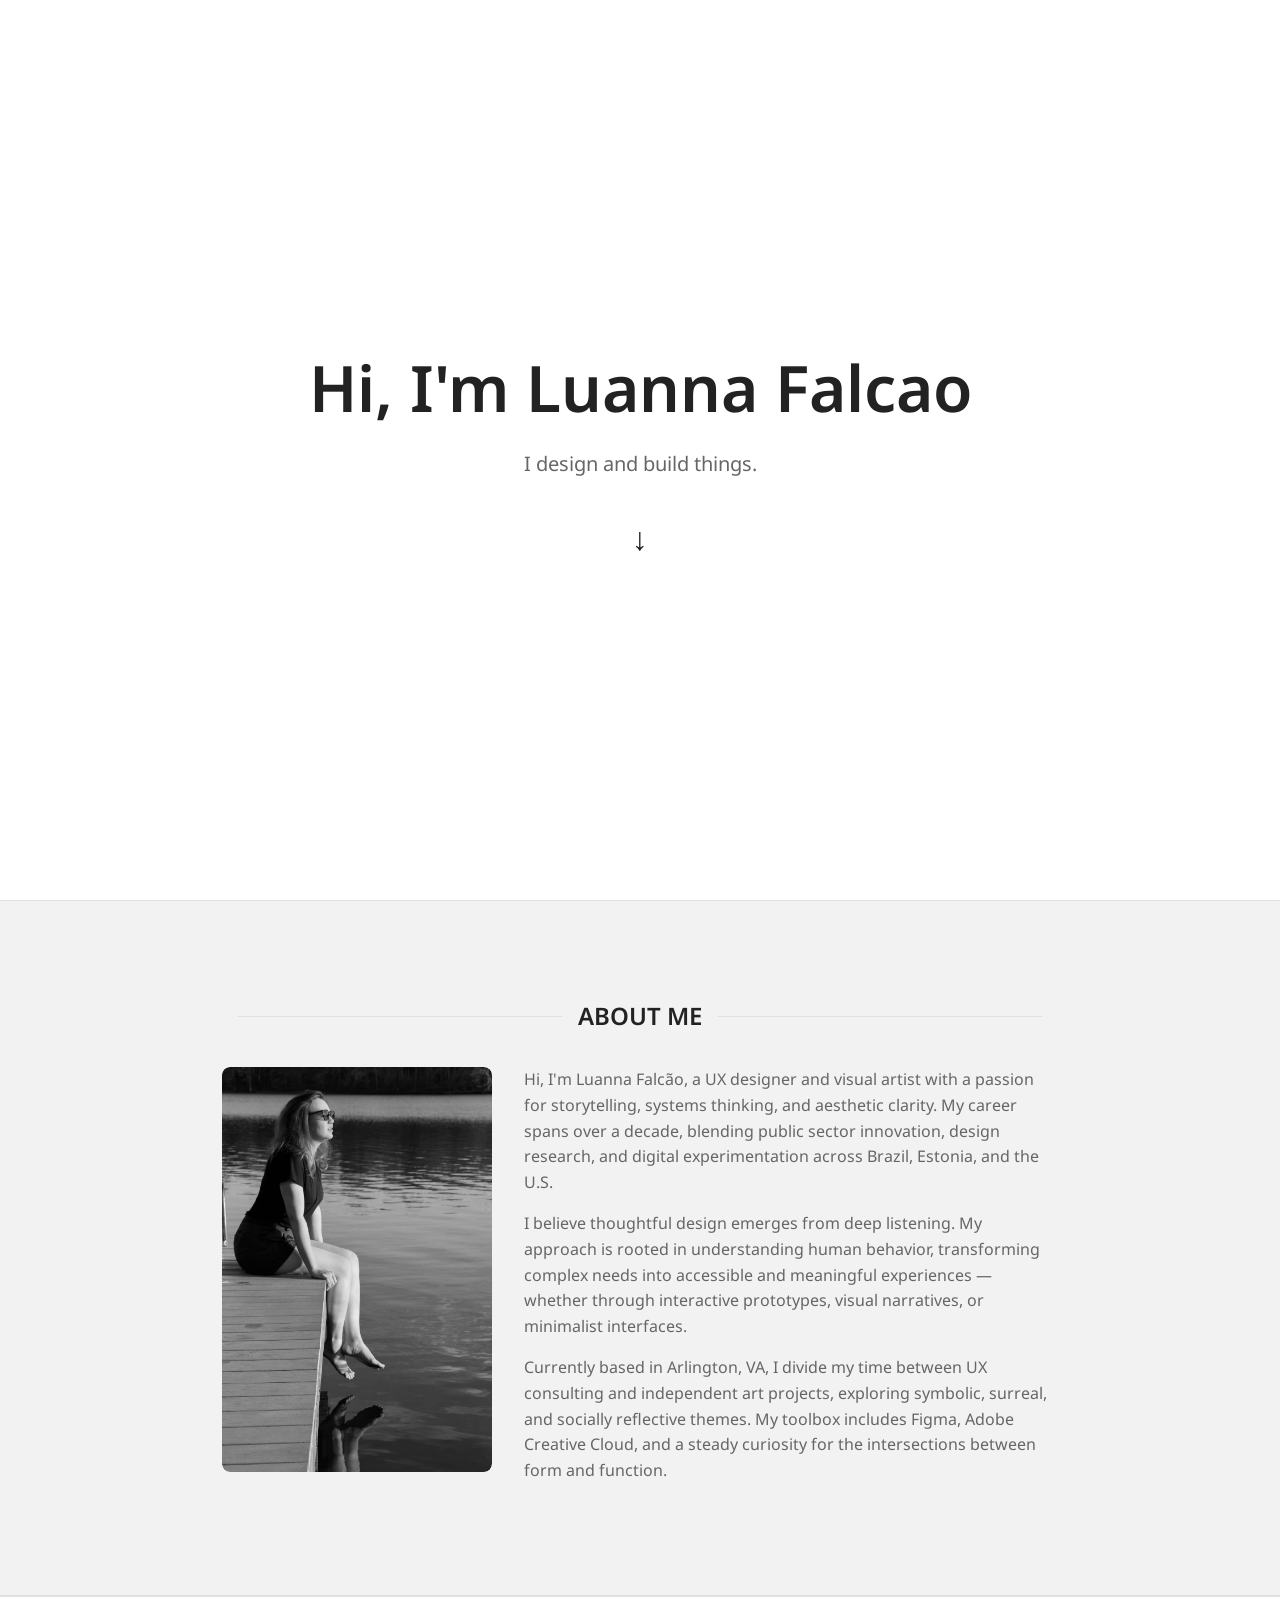
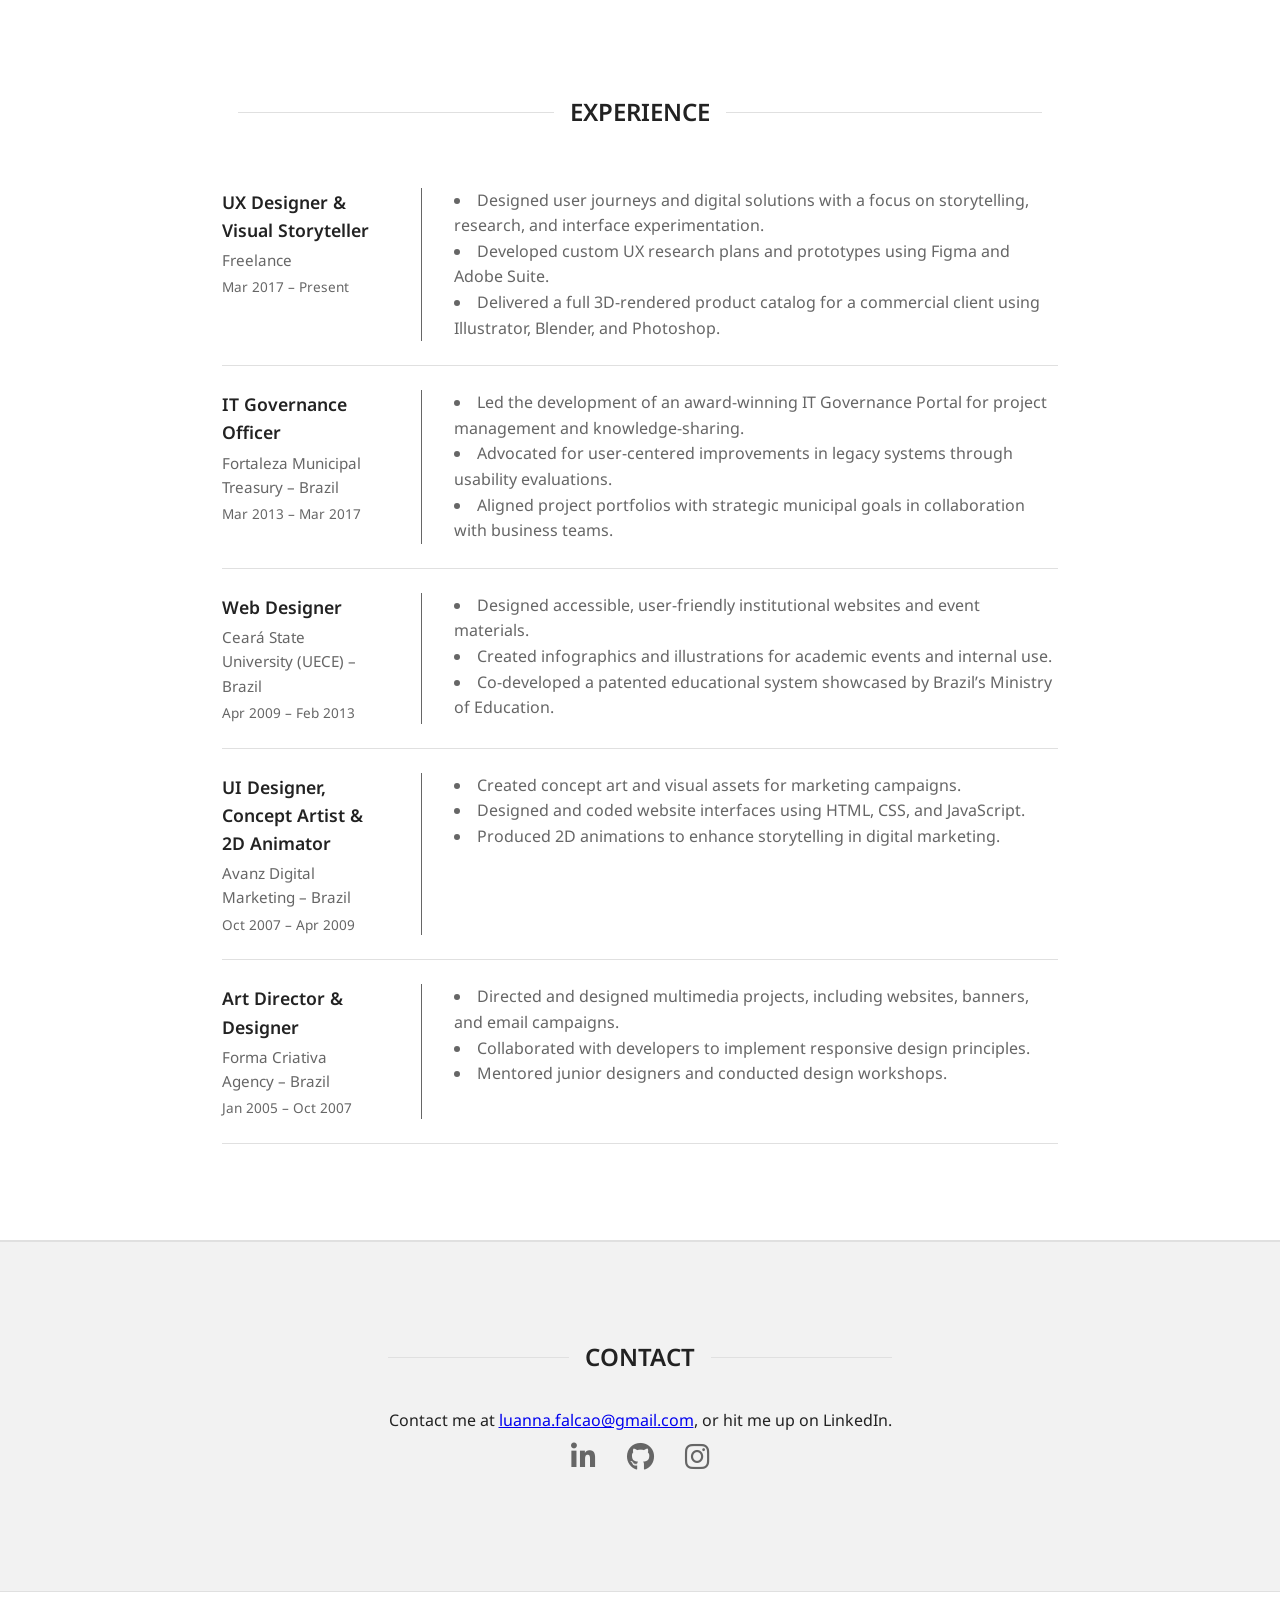
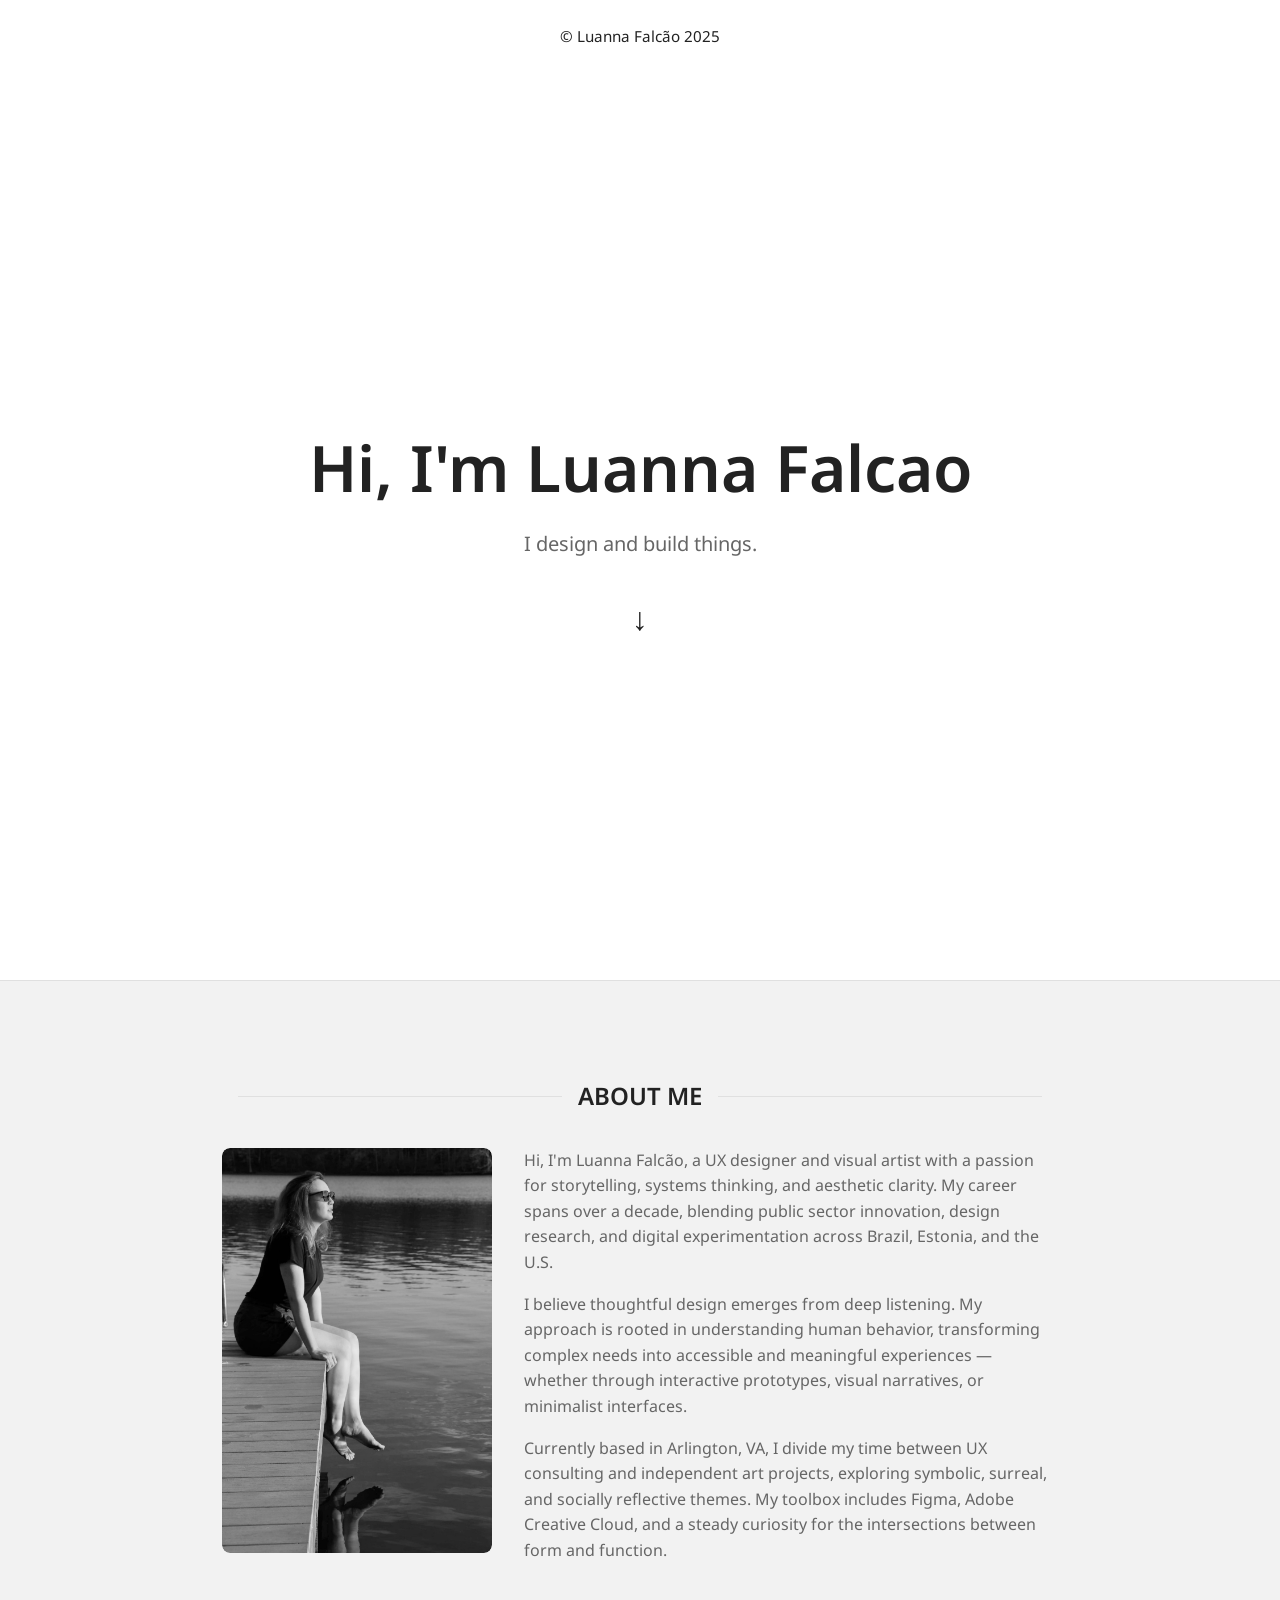
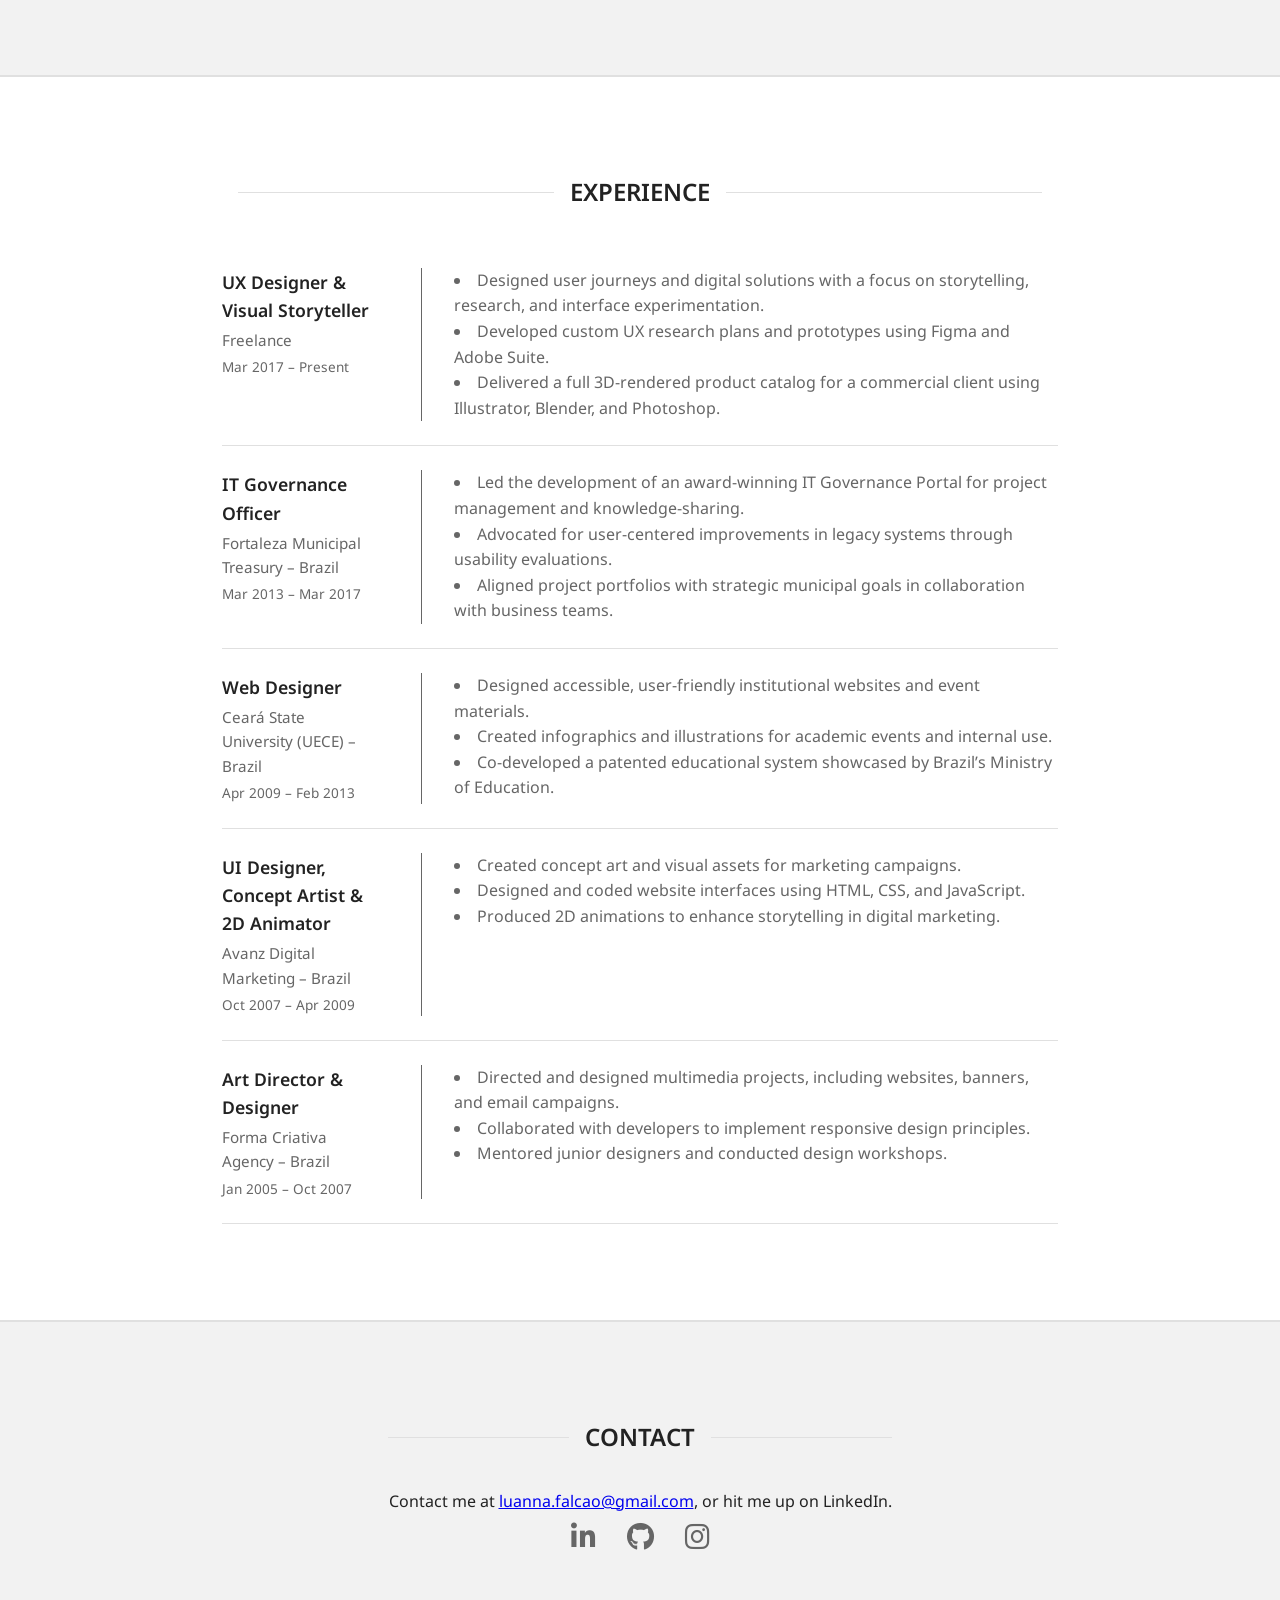
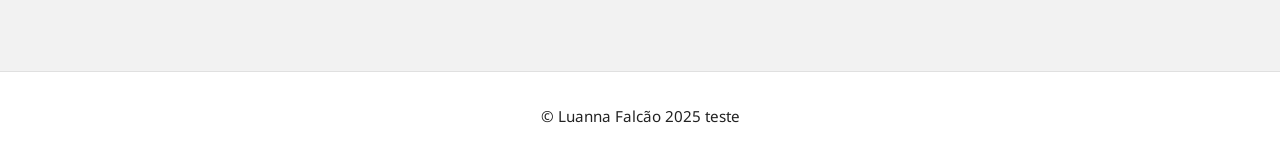
==== index.html @ ac73df82 "first commit" ====
<!DOCTYPE html>
<html lang="en">
  <head>
    <meta charset="UTF-8" />
    <meta name="viewport" content="width=device-width, initial-scale=1.0" />
    <title>My Resume</title>
    <link rel="stylesheet" href="css/styles.css" />
    <link rel="preconnect" href="https://fonts.googleapis.com" />
    <link rel="preconnect" href="https://fonts.gstatic.com" crossorigin />
    <link
      href="https://fonts.googleapis.com/css2?family=Inter:ital,opsz,wght@0,14..32,100..900;1,14..32,100..900&family=Noto+Sans:ital,wght@0,100..900;1,100..900&display=swap"
      rel="stylesheet"
    />
    <link
  rel="stylesheet"
  href="https://cdnjs.cloudflare.com/ajax/libs/font-awesome/6.5.0/css/all.min.css"
/>

  </head>
  <body>
    <section id="hero" class="hero">
      <div class="container">
        <h1 class="hero-title">Hi, I'm Luanna Falcao</h1>
        <p class="hero-sub">I design and build things.</p>
        <a
          href="#about"
          class="scroll-down"
          aria-label="Scroll to About section"
          >↓</a
        >
      </div>
    </section>
    <section id="about" class="section-stripe about about-stripe">
      <div class="container">
        <h2 class="section-header">About Me</h2>

        <div class="about-content">
            <div class="about-image">
    <img src="img/IMG_5508~2.jpg" alt="Portrait of Luanna Falcão">
  </div>
          <div class="about-text">
            <p>Hi, I'm Luanna Falcão, a UX designer and visual artist with a passion for storytelling, systems thinking, and aesthetic clarity. My career spans over a decade, blending public sector innovation, design research, and digital experimentation across Brazil, Estonia, and the U.S.</p>

        <p>I believe thoughtful design emerges from deep listening. My approach is rooted in understanding human behavior, transforming complex needs into accessible and meaningful experiences — whether through interactive prototypes, visual narratives, or minimalist interfaces.</p>

        <p>Currently based in Arlington, VA, I divide my time between UX consulting and independent art projects, exploring symbolic, surreal, and socially reflective themes. My toolbox includes Figma, Adobe Creative Cloud, and a steady curiosity for the intersections between form and function.</p>
      </div>
          </div>
        </div>
      </div>
    </section>
    <section
      id="experience"
      class="section-stripe experience experience-stripe"
    >
      <div class="container">
        <h2 class="section-header">Experience</h2>

        <div class="experience-list">
          <!-- Freelance UX Designer -->
          <div class="experience-item">
            <div class="experience-meta">
              <h3 class="job-title">UX Designer & Visual Storyteller</h3>
              <p class="company-name">
                Freelance<br /><span class="job-dates">Mar 2017 – Present</span>
              </p>
            </div>
            <div class="experience-description">
              <ul>
                <li>
                  Designed user journeys and digital solutions with a focus on
                  storytelling, research, and interface experimentation.
                </li>
                <li>
                  Developed custom UX research plans and prototypes using Figma
                  and Adobe Suite.
                </li>
                <li>
                  Delivered a full 3D-rendered product catalog for a commercial
                  client using Illustrator, Blender, and Photoshop.
                </li>
              </ul>
            </div>
          </div>

          <!-- Fortaleza Municipal Treasury -->
          <div class="experience-item">
            <div class="experience-meta">
              <h3 class="job-title">IT Governance Officer</h3>
              <p class="company-name">
                Fortaleza Municipal Treasury – Brazil<br /><span
                  class="job-dates"
                  >Mar 2013 – Mar 2017</span
                >
              </p>
            </div>
            <div class="experience-description">
              <ul>
                <li>
                  Led the development of an award-winning IT Governance Portal
                  for project management and knowledge-sharing.
                </li>
                <li>
                  Advocated for user-centered improvements in legacy systems
                  through usability evaluations.
                </li>
                <li>
                  Aligned project portfolios with strategic municipal goals in
                  collaboration with business teams.
                </li>
              </ul>
            </div>
          </div>

          <!-- Ceará State University -->
          <div class="experience-item">
            <div class="experience-meta">
              <h3 class="job-title">Web Designer</h3>
              <p class="company-name">
                Ceará State University (UECE) – Brazil<br /><span
                  class="job-dates"
                  >Apr 2009 – Feb 2013</span
                >
              </p>
            </div>
            <div class="experience-description">
              <ul>
                <li>
                  Designed accessible, user-friendly institutional websites and
                  event materials.
                </li>
                <li>
                  Created infographics and illustrations for academic events and
                  internal use.
                </li>
                <li>
                  Co-developed a patented educational system showcased by
                  Brazil’s Ministry of Education.
                </li>
              </ul>
            </div>
          </div>

          <!-- Avanz Digital Marketing -->
          <div class="experience-item">
            <div class="experience-meta">
              <h3 class="job-title">
                UI Designer, Concept Artist & 2D Animator
              </h3>
              <p class="company-name">
                Avanz Digital Marketing – Brazil<br /><span class="job-dates"
                  >Oct 2007 – Apr 2009</span
                >
              </p>
            </div>
            <div class="experience-description">
              <ul>
                <li>
                  Created concept art and visual assets for marketing campaigns.
                </li>
                <li>
                  Designed and coded website interfaces using HTML, CSS, and
                  JavaScript.
                </li>
                <li>
                  Produced 2D animations to enhance storytelling in digital
                  marketing.
                </li>
              </ul>
            </div>
          </div>

          <!-- Forma Criativa Agency -->
          <div class="experience-item">
            <div class="experience-meta">
              <h3 class="job-title">Art Director & Designer</h3>
              <p class="company-name">
                Forma Criativa Agency – Brazil<br /><span class="job-dates"
                  >Jan 2005 – Oct 2007</span
                >
              </p>
            </div>
            <div class="experience-description">
              <ul>
                <li>
                  Directed and designed multimedia projects, including websites,
                  banners, and email campaigns.
                </li>
                <li>
                  Collaborated with developers to implement responsive design
                  principles.
                </li>
                <li>
                  Mentored junior designers and conducted design workshops.
                </li>
              </ul>
            </div>
          </div>
        </div>
      </div>
    </section>
    <section id="contact" class="section-stripe contact">
      <div class="container">
        <h2 class="section-header">Contact</h2>
        <div class="contact-content">
          <p>
            Contact me at
            <a href="mailto:luanna.falcao@gmail.com">luanna.falcao@gmail.com</a>,
            or hit me up on LinkedIn.
          </p>
          <div class="social-icons">
            <a href="https://www.linkedin.com/in/luannafalcao" class="icon-link" target="_blank" aria-label="LinkedIn">
              <i class="fab fa-linkedin-in"></i>
            </a>
            <a href="https://github.com/luannafalcao" class="icon-link" target="_blank" aria-label="GitHub">
              <i class="fab fa-github"></i>
            </a>
            <a href="https://www.instagram.com/luanna.falcao" class="icon-link" target="_blank" aria-label="Instagram">
              <i class="fab fa-instagram"></i>
            </a>
          </div>
        </div>
      </div>
    </section>


    
    <footer class="site-footer">
  <p class="copyright">© Luanna Falcão 2025</p>
</footer>

  </body>
</html>

<!DOCTYPE html>
<html lang="en">
  <head>
    <meta charset="UTF-8" />
    <meta name="viewport" content="width=device-width, initial-scale=1.0" />
    <title>My Resume</title>
    <link rel="stylesheet" href="css/styles.css" />
    <link rel="preconnect" href="https://fonts.googleapis.com" />
    <link rel="preconnect" href="https://fonts.gstatic.com" crossorigin />
    <link
      href="https://fonts.googleapis.com/css2?family=Inter:ital,opsz,wght@0,14..32,100..900;1,14..32,100..900&family=Noto+Sans:ital,wght@0,100..900;1,100..900&display=swap"
      rel="stylesheet"
    />
    <link
  rel="stylesheet"
  href="https://cdnjs.cloudflare.com/ajax/libs/font-awesome/6.5.0/css/all.min.css"
/>

  </head>
  <body>
    <section id="hero" class="hero">
      <div class="container">
        <h1 class="hero-title">Hi, I'm Luanna Falcao</h1>
        <p class="hero-sub">I design and build things.</p>
        <a
          href="#about"
          class="scroll-down"
          aria-label="Scroll to About section"
          >↓</a
        >
      </div>
    </section>
    <section id="about" class="section-stripe about about-stripe">
      <div class="container">
        <h2 class="section-header">About Me</h2>

        <div class="about-content">
            <div class="about-image">
    <img src="img/IMG_5508~2.jpg" alt="Portrait of Luanna Falcão">
  </div>
          <div class="about-text">
            <p>Hi, I'm Luanna Falcão, a UX designer and visual artist with a passion for storytelling, systems thinking, and aesthetic clarity. My career spans over a decade, blending public sector innovation, design research, and digital experimentation across Brazil, Estonia, and the U.S.</p>

        <p>I believe thoughtful design emerges from deep listening. My approach is rooted in understanding human behavior, transforming complex needs into accessible and meaningful experiences — whether through interactive prototypes, visual narratives, or minimalist interfaces.</p>

        <p>Currently based in Arlington, VA, I divide my time between UX consulting and independent art projects, exploring symbolic, surreal, and socially reflective themes. My toolbox includes Figma, Adobe Creative Cloud, and a steady curiosity for the intersections between form and function.</p>
      </div>
          </div>
        </div>
      </div>
    </section>
    <section
      id="experience"
      class="section-stripe experience experience-stripe"
    >
      <div class="container">
        <h2 class="section-header">Experience</h2>

        <div class="experience-list">
          <!-- Freelance UX Designer -->
          <div class="experience-item">
            <div class="experience-meta">
              <h3 class="job-title">UX Designer & Visual Storyteller</h3>
              <p class="company-name">
                Freelance<br /><span class="job-dates">Mar 2017 – Present</span>
              </p>
            </div>
            <div class="experience-description">
              <ul>
                <li>
                  Designed user journeys and digital solutions with a focus on
                  storytelling, research, and interface experimentation.
                </li>
                <li>
                  Developed custom UX research plans and prototypes using Figma
                  and Adobe Suite.
                </li>
                <li>
                  Delivered a full 3D-rendered product catalog for a commercial
                  client using Illustrator, Blender, and Photoshop.
                </li>
              </ul>
            </div>
          </div>

          <!-- Fortaleza Municipal Treasury -->
          <div class="experience-item">
            <div class="experience-meta">
              <h3 class="job-title">IT Governance Officer</h3>
              <p class="company-name">
                Fortaleza Municipal Treasury – Brazil<br /><span
                  class="job-dates"
                  >Mar 2013 – Mar 2017</span
                >
              </p>
            </div>
            <div class="experience-description">
              <ul>
                <li>
                  Led the development of an award-winning IT Governance Portal
                  for project management and knowledge-sharing.
                </li>
                <li>
                  Advocated for user-centered improvements in legacy systems
                  through usability evaluations.
                </li>
                <li>
                  Aligned project portfolios with strategic municipal goals in
                  collaboration with business teams.
                </li>
              </ul>
            </div>
          </div>

          <!-- Ceará State University -->
          <div class="experience-item">
            <div class="experience-meta">
              <h3 class="job-title">Web Designer</h3>
              <p class="company-name">
                Ceará State University (UECE) – Brazil<br /><span
                  class="job-dates"
                  >Apr 2009 – Feb 2013</span
                >
              </p>
            </div>
            <div class="experience-description">
              <ul>
                <li>
                  Designed accessible, user-friendly institutional websites and
                  event materials.
                </li>
                <li>
                  Created infographics and illustrations for academic events and
                  internal use.
                </li>
                <li>
                  Co-developed a patented educational system showcased by
                  Brazil’s Ministry of Education.
                </li>
              </ul>
            </div>
          </div>

          <!-- Avanz Digital Marketing -->
          <div class="experience-item">
            <div class="experience-meta">
              <h3 class="job-title">
                UI Designer, Concept Artist & 2D Animator
              </h3>
              <p class="company-name">
                Avanz Digital Marketing – Brazil<br /><span class="job-dates"
                  >Oct 2007 – Apr 2009</span
                >
              </p>
            </div>
            <div class="experience-description">
              <ul>
                <li>
                  Created concept art and visual assets for marketing campaigns.
                </li>
                <li>
                  Designed and coded website interfaces using HTML, CSS, and
                  JavaScript.
                </li>
                <li>
                  Produced 2D animations to enhance storytelling in digital
                  marketing.
                </li>
              </ul>
            </div>
          </div>

          <!-- Forma Criativa Agency -->
          <div class="experience-item">
            <div class="experience-meta">
              <h3 class="job-title">Art Director & Designer</h3>
              <p class="company-name">
                Forma Criativa Agency – Brazil<br /><span class="job-dates"
                  >Jan 2005 – Oct 2007</span
                >
              </p>
            </div>
            <div class="experience-description">
              <ul>
                <li>
                  Directed and designed multimedia projects, including websites,
                  banners, and email campaigns.
                </li>
                <li>
                  Collaborated with developers to implement responsive design
                  principles.
                </li>
                <li>
                  Mentored junior designers and conducted design workshops.
                </li>
              </ul>
            </div>
          </div>
        </div>
      </div>
    </section>
    <section id="contact" class="section-stripe contact">
      <div class="container">
        <h2 class="section-header">Contact</h2>
        <div class="contact-content">
          <p>
            Contact me at
            <a href="mailto:luanna.falcao@gmail.com">luanna.falcao@gmail.com</a>,
            or hit me up on LinkedIn.
          </p>
          <div class="social-icons">
            <a href="https://www.linkedin.com/in/luannafalcao" class="icon-link" target="_blank" aria-label="LinkedIn">
              <i class="fab fa-linkedin-in"></i>
            </a>
            <a href="https://github.com/luannafalcao" class="icon-link" target="_blank" aria-label="GitHub">
              <i class="fab fa-github"></i>
            </a>
            <a href="https://www.instagram.com/luanna.falcao" class="icon-link" target="_blank" aria-label="Instagram">
              <i class="fab fa-instagram"></i>
            </a>
          </div>
        </div>
      </div>
    </section>


    
    <footer class="site-footer">
  <p class="copyright">© Luanna Falcão 2025 teste</p>
</footer>

  </body>
</html>
---- css/styles.css ----
:root {
  /* colors */
  --white: #ffffff;
  --off-white: #f2f2f2;
  --divider: #e0e0e0;
  --text-main: #222222;
  --text-sub: #666666;

  /* fonts */
  --font-sans: "Inter", sans-serif;
}

/* Apply globally */
* {
  box-sizing: border-box;
  margin: 0;
  padding: 0;
}

body {
  font-family: var(--font-sans);
  color: var(--text-main);
  background: var(--white);
  line-height: 1.6;
}

/* Headings */
h1,
h2,
h3,
h4 {
  font-weight: 600;
  color: var(--text-main);
}

/* Secondary text (nav, captions) */
small,
.subtext {
  font-weight: 300;
  color: var(--text-sub);
}

/* Section stripe */
.section-stripe {
  padding: 4rem 2rem;
  border-top: 1px solid var(--divider);
  border-bottom: 1px solid var(--divider);
}

/* Section stripe variants for different backgrounds */
.about-stripe {
  background: var(--off-white);
}

.experience-stripe {
  background: var(--white);
}

body {
  font-family: "Noto Sans", sans-serif;
  font-optical-sizing: auto;
  font-weight: 400;
  font-style: normal;
  font-variation-settings: "wdth" 100;
  line-height: 1.6;
}

.hero {
  min-height: 100vh; /* full-screen */
  display: flex;
  align-items: center;
  justify-content: center;
  text-align: center;
  background: var(--white); /* or your off-white */
}

.hero-title {
  font-size: 4rem; /* big, bold */
  margin-bottom: 0.5rem;
}

.hero-sub {
  font-size: 1.25rem;
  color: var(--text-sub);
  margin-bottom: 2rem;
}

.scroll-down {
  display: inline-block;
  font-size: 2rem;
  text-decoration: none;
  color: var(--text-main);
  transition: transform 0.2s;
}

.scroll-down:hover,
.scroll-down:focus {
  transform: translateY(4px);
}

/* About section */
.about .container {
  max-width: 900px;
  margin: 0 auto;
  padding: 2rem;
}


.section-header {
  display: flex;
  align-items: center;
  text-transform: uppercase;
  font-weight: 600;
  margin-bottom: 2rem;
}

.section-header::before,
.section-header::after {
  content: "";
  flex: 1;
  height: 1px;
  background: var(--divider);
  margin: 0 1rem;
}

.about-content {
  display: flex;
  gap: 2rem;
  align-items: flex-start;
  flex-wrap: wrap; /* quebra linha no mobile */
}

.about-image {
  flex: 0 0 270px;     /* largura fixa */
  overflow: hidden;
  border-radius: 0.5rem;
}

.about-image img {
  width: 100%;
  height: 100%;
  object-fit: cover;
  filter: grayscale(100%);
  border-radius: 0.5rem;
}

.about-text {
  flex: 1 1 300px;  /* cresce, mas com largura mínima */
}


.about-text p {
  margin-bottom: 1rem;
  color: var(--text-sub);
}

.about-image img {
  width: 100%;
  height: auto;
  border-radius: 0.5rem;
  display: block;
}

/* Experience section */
.experience .container {
  max-width: 900px;
  margin: 0 auto;
  padding: 2rem;
}

.experience-item {
  display: grid;
  grid-template-columns: 200px 1fr; /* Left meta, right content */
  gap: 2rem;
  padding: 1.5rem 0;
  border-bottom: 1px solid var(--divider);
}

.experience-meta {
  font-size: 0.95rem;
  color: var(--text-sub);
  border-right: 1px solid;
  padding: 0 3rem 0 0;
}

/* Hide the border on narrow screens */
@media (max-width: 768px) {
  .experience-meta {
    border-right: none;
    padding-right: 0;
  }
}

.job-title {
  font-size: 1.1rem;
  font-weight: 600;
  margin: 0 0 0.25rem 0;
}

.job-dates {
  display: block;
  font-size: 0.85rem;
  color: var(--text-sub);
  margin-top: 0.25rem;
}

.experience-description ul {
  list-style: disc inside;
  margin: 0;
  padding: 0;
  color: var(--text-sub);
  line-height: 1.6;
}

/* Mobile stacking */
@media (max-width: 768px) {
  .experience-item {
    grid-template-columns: 1fr;
  }

  .experience-meta {
    margin-bottom: 1rem;
  }
}

/* Contact section */
.contact {
  background: var(--off-white);
}

.contact .container {
  max-width: 600px;
  margin: 0 auto;
  padding: 2rem;
}

.contact-content {
  display: flex;
  flex-direction: column;
  align-items: center;
}

.contact-form {
  width: 100%;
  display: flex;
  flex-direction: column;
  gap: 1.5rem;
}

.form-group {
  display: flex;
  flex-direction: column;
  gap: 0.5rem;
}

.contact-form label {
  font-weight: 500;
  color: var(--text-main);
}

.contact-form input,
.contact-form textarea {
  padding: 0.75rem 1rem;
  border: 1px solid var(--divider);
  border-radius: 0.4rem;
  font-size: 1rem;
  font-family: inherit;
  background: var(--white);
  color: var(--text-main);
  resize: vertical;
}

.contact-form button[type="submit"] {
  padding: 0.75rem 2rem;
  background: var(--text-main);
  color: var(--white);
  border: none;
  border-radius: 0.4rem;
  font-size: 1rem;
  font-weight: 600;
  cursor: pointer;
  transition: background 0.2s;
}

.contact-form button[type="submit"]:hover,
.contact-form button[type="submit"]:focus {
  background: var(--text-sub);
}

button:focus,
a:focus {
  outline: 2px solid var(--text-main);
  outline-offset: 2px;
}

.site-footer {
  text-align: center;
  padding: 2rem 0;
  background-color: var(--white);
  color: var(--text-main); /* or any golden tone you want */
}

.icon-link {
  text-decoration: none;
  color: inherit; /* keeps icon color clean */
}

/* Optional: add hover effect for icons */
.icon-link:hover {
  color: var(--accent-color); /* your preferred color on hover */
}

.social-icons {
  margin-bottom: 1rem;
}

.social-icons a {
  color: var(--text-sub);
  font-size: 1.75rem;
  margin: 0 0.75rem;
  transition: color 0.3s;
}

.social-icons a:hover {
  color: var(--accent-color);
}

footer p {
  font-size: 0.95rem;
}

footer a {
  text-decoration: none;
  color: inherit;
}

footer a:hover {
  color: var(--accent-color);
}
---- css/styles.css ----
:root {
  /* colors */
  --white: #ffffff;
  --off-white: #f2f2f2;
  --divider: #e0e0e0;
  --text-main: #222222;
  --text-sub: #666666;

  /* fonts */
  --font-sans: "Inter", sans-serif;
}

/* Apply globally */
* {
  box-sizing: border-box;
  margin: 0;
  padding: 0;
}

body {
  font-family: var(--font-sans);
  color: var(--text-main);
  background: var(--white);
  line-height: 1.6;
}

/* Headings */
h1,
h2,
h3,
h4 {
  font-weight: 600;
  color: var(--text-main);
}

/* Secondary text (nav, captions) */
small,
.subtext {
  font-weight: 300;
  color: var(--text-sub);
}

/* Section stripe */
.section-stripe {
  padding: 4rem 2rem;
  border-top: 1px solid var(--divider);
  border-bottom: 1px solid var(--divider);
}

/* Section stripe variants for different backgrounds */
.about-stripe {
  background: var(--off-white);
}

.experience-stripe {
  background: var(--white);
}

body {
  font-family: "Noto Sans", sans-serif;
  font-optical-sizing: auto;
  font-weight: 400;
  font-style: normal;
  font-variation-settings: "wdth" 100;
  line-height: 1.6;
}

.hero {
  min-height: 100vh; /* full-screen */
  display: flex;
  align-items: center;
  justify-content: center;
  text-align: center;
  background: var(--white); /* or your off-white */
}

.hero-title {
  font-size: 4rem; /* big, bold */
  margin-bottom: 0.5rem;
}

.hero-sub {
  font-size: 1.25rem;
  color: var(--text-sub);
  margin-bottom: 2rem;
}

.scroll-down {
  display: inline-block;
  font-size: 2rem;
  text-decoration: none;
  color: var(--text-main);
  transition: transform 0.2s;
}

.scroll-down:hover,
.scroll-down:focus {
  transform: translateY(4px);
}

/* About section */
.about .container {
  max-width: 900px;
  margin: 0 auto;
  padding: 2rem;
}


.section-header {
  display: flex;
  align-items: center;
  text-transform: uppercase;
  font-weight: 600;
  margin-bottom: 2rem;
}

.section-header::before,
.section-header::after {
  content: "";
  flex: 1;
  height: 1px;
  background: var(--divider);
  margin: 0 1rem;
}

.about-content {
  display: flex;
  gap: 2rem;
  align-items: flex-start;
  flex-wrap: wrap; /* quebra linha no mobile */
}

.about-image {
  flex: 0 0 270px;     /* largura fixa */
  overflow: hidden;
  border-radius: 0.5rem;
}

.about-image img {
  width: 100%;
  height: 100%;
  object-fit: cover;
  filter: grayscale(100%);
  border-radius: 0.5rem;
}

.about-text {
  flex: 1 1 300px;  /* cresce, mas com largura mínima */
}


.about-text p {
  margin-bottom: 1rem;
  color: var(--text-sub);
}

.about-image img {
  width: 100%;
  height: auto;
  border-radius: 0.5rem;
  display: block;
}

/* Experience section */
.experience .container {
  max-width: 900px;
  margin: 0 auto;
  padding: 2rem;
}

.experience-item {
  display: grid;
  grid-template-columns: 200px 1fr; /* Left meta, right content */
  gap: 2rem;
  padding: 1.5rem 0;
  border-bottom: 1px solid var(--divider);
}

.experience-meta {
  font-size: 0.95rem;
  color: var(--text-sub);
  border-right: 1px solid;
  padding: 0 3rem 0 0;
}

/* Hide the border on narrow screens */
@media (max-width: 768px) {
  .experience-meta {
    border-right: none;
    padding-right: 0;
  }
}

.job-title {
  font-size: 1.1rem;
  font-weight: 600;
  margin: 0 0 0.25rem 0;
}

.job-dates {
  display: block;
  font-size: 0.85rem;
  color: var(--text-sub);
  margin-top: 0.25rem;
}

.experience-description ul {
  list-style: disc inside;
  margin: 0;
  padding: 0;
  color: var(--text-sub);
  line-height: 1.6;
}

/* Mobile stacking */
@media (max-width: 768px) {
  .experience-item {
    grid-template-columns: 1fr;
  }

  .experience-meta {
    margin-bottom: 1rem;
  }
}

/* Contact section */
.contact {
  background: var(--off-white);
}

.contact .container {
  max-width: 600px;
  margin: 0 auto;
  padding: 2rem;
}

.contact-content {
  display: flex;
  flex-direction: column;
  align-items: center;
}

.contact-form {
  width: 100%;
  display: flex;
  flex-direction: column;
  gap: 1.5rem;
}

.form-group {
  display: flex;
  flex-direction: column;
  gap: 0.5rem;
}

.contact-form label {
  font-weight: 500;
  color: var(--text-main);
}

.contact-form input,
.contact-form textarea {
  padding: 0.75rem 1rem;
  border: 1px solid var(--divider);
  border-radius: 0.4rem;
  font-size: 1rem;
  font-family: inherit;
  background: var(--white);
  color: var(--text-main);
  resize: vertical;
}

.contact-form button[type="submit"] {
  padding: 0.75rem 2rem;
  background: var(--text-main);
  color: var(--white);
  border: none;
  border-radius: 0.4rem;
  font-size: 1rem;
  font-weight: 600;
  cursor: pointer;
  transition: background 0.2s;
}

.contact-form button[type="submit"]:hover,
.contact-form button[type="submit"]:focus {
  background: var(--text-sub);
}

button:focus,
a:focus {
  outline: 2px solid var(--text-main);
  outline-offset: 2px;
}

.site-footer {
  text-align: center;
  padding: 2rem 0;
  background-color: var(--white);
  color: var(--text-main); /* or any golden tone you want */
}

.icon-link {
  text-decoration: none;
  color: inherit; /* keeps icon color clean */
}

/* Optional: add hover effect for icons */
.icon-link:hover {
  color: var(--accent-color); /* your preferred color on hover */
}

.social-icons {
  margin-bottom: 1rem;
}

.social-icons a {
  color: var(--text-sub);
  font-size: 1.75rem;
  margin: 0 0.75rem;
  transition: color 0.3s;
}

.social-icons a:hover {
  color: var(--accent-color);
}

footer p {
  font-size: 0.95rem;
}

footer a {
  text-decoration: none;
  color: inherit;
}

footer a:hover {
  color: var(--accent-color);
}
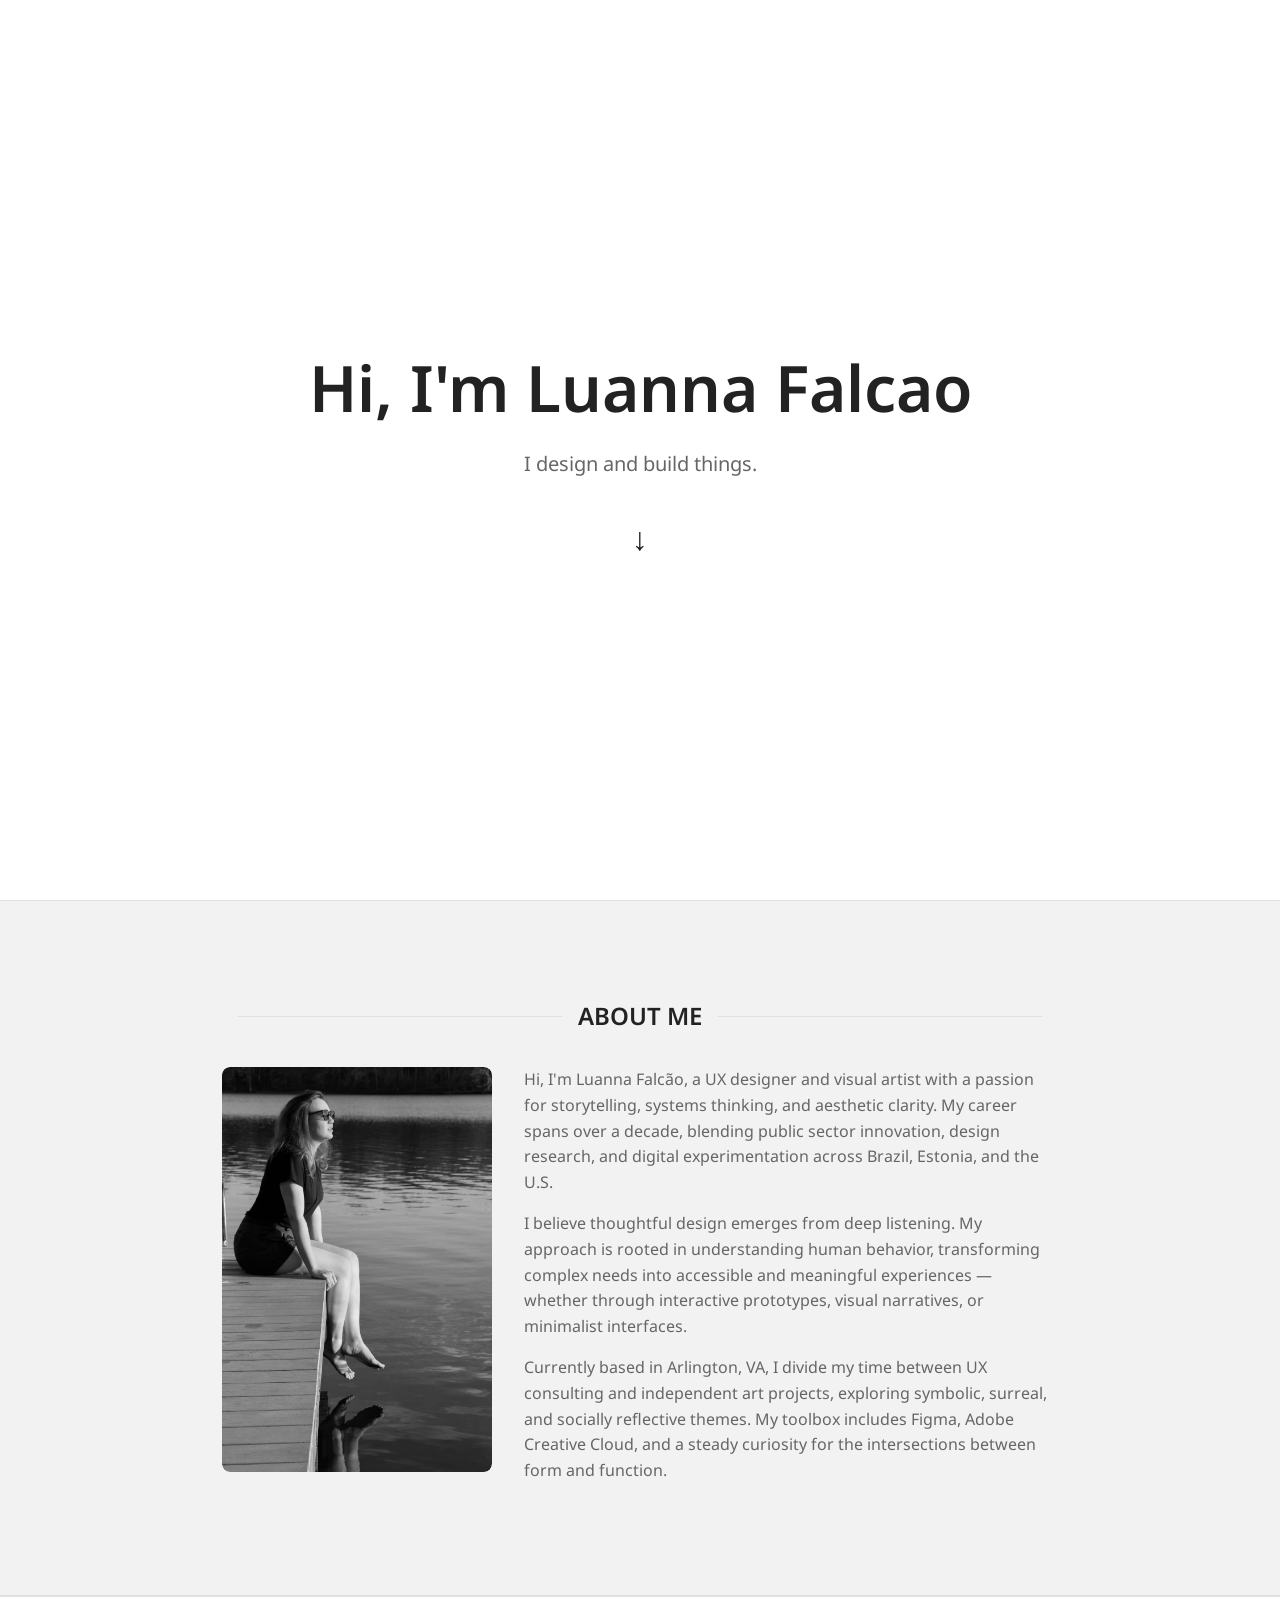
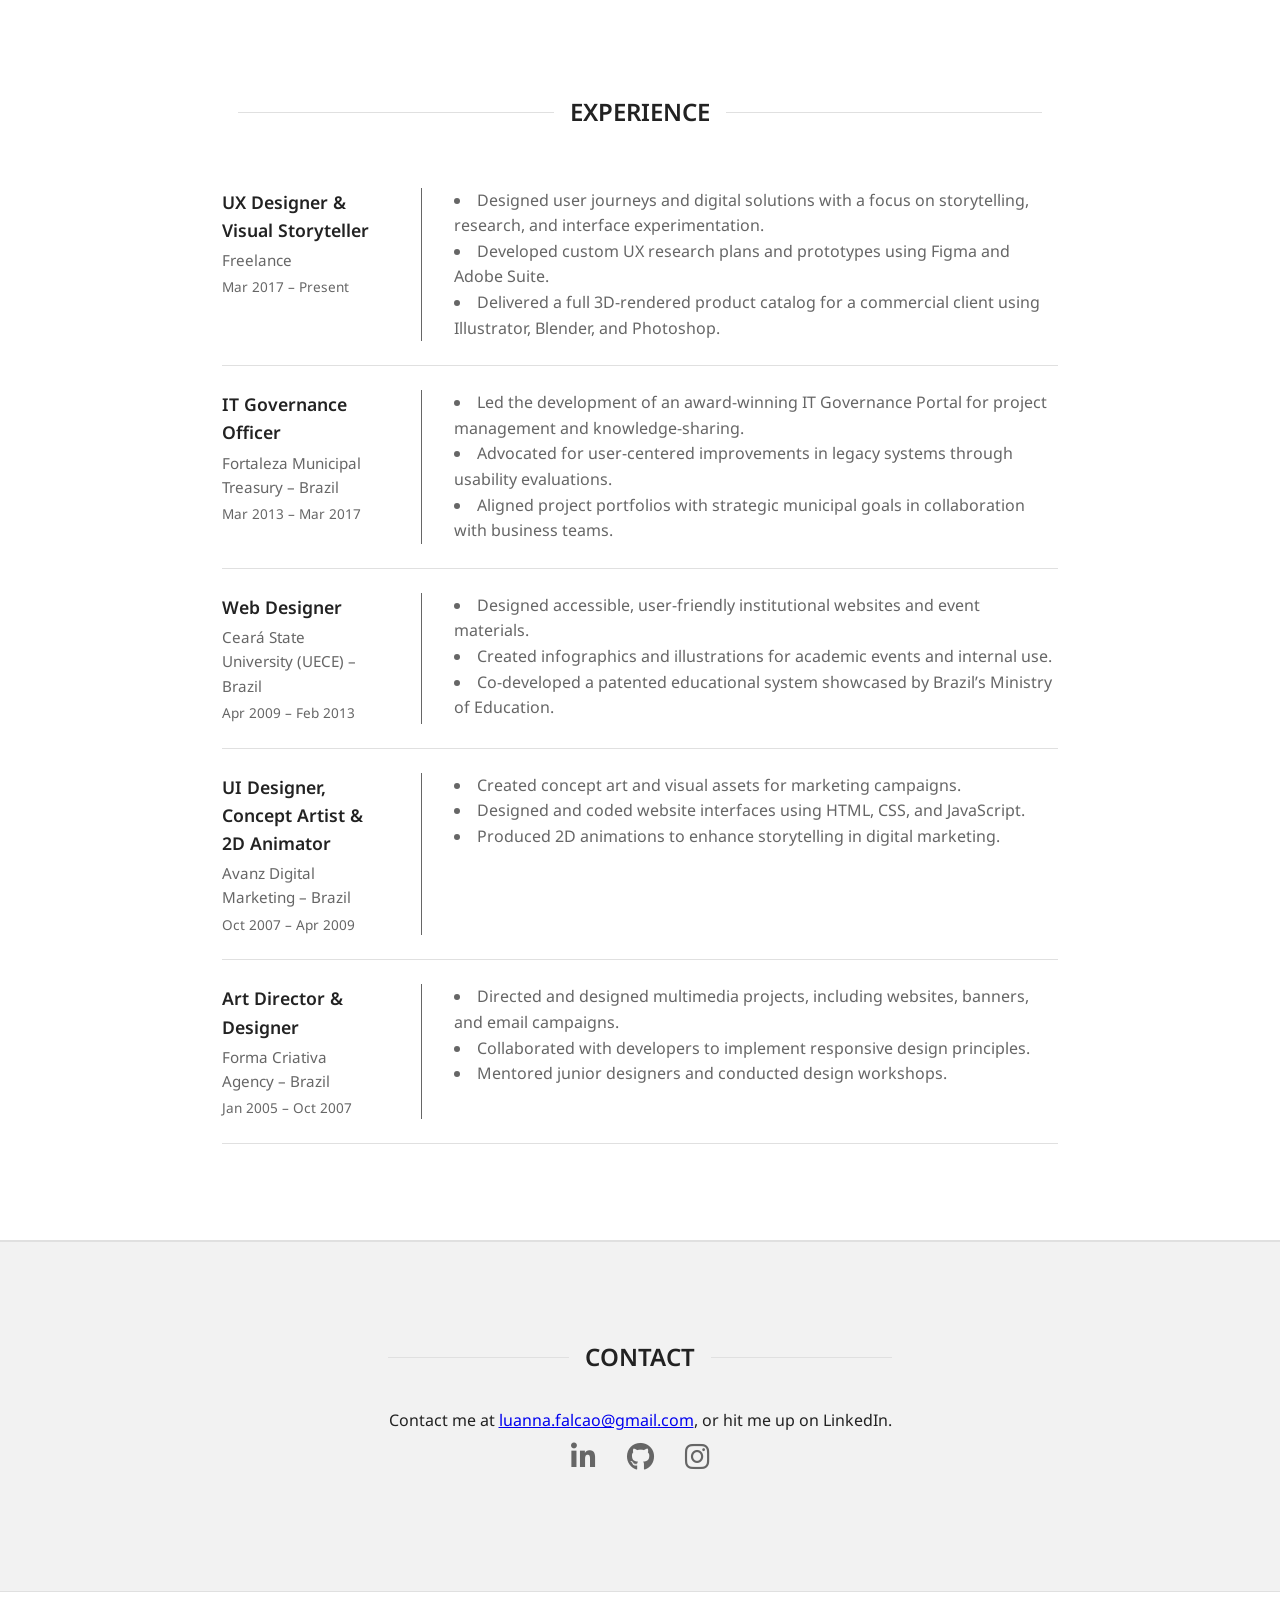
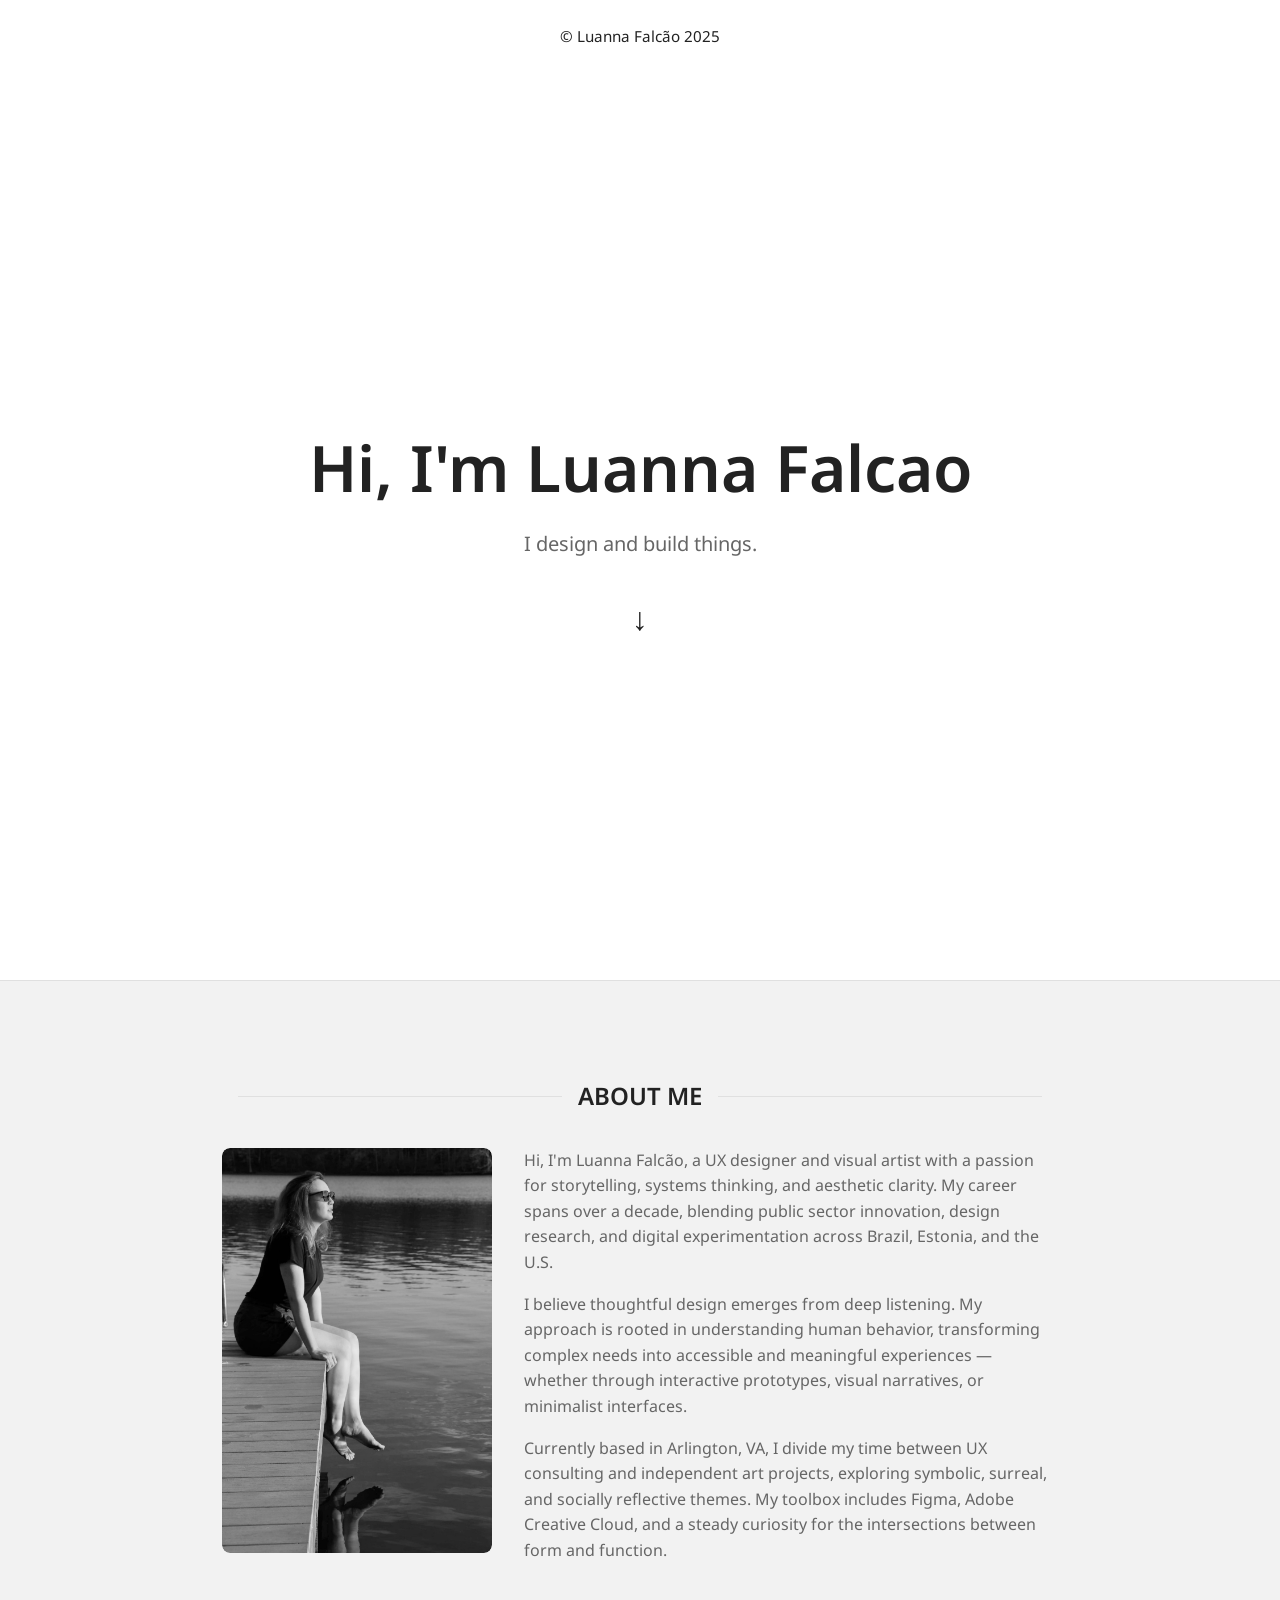
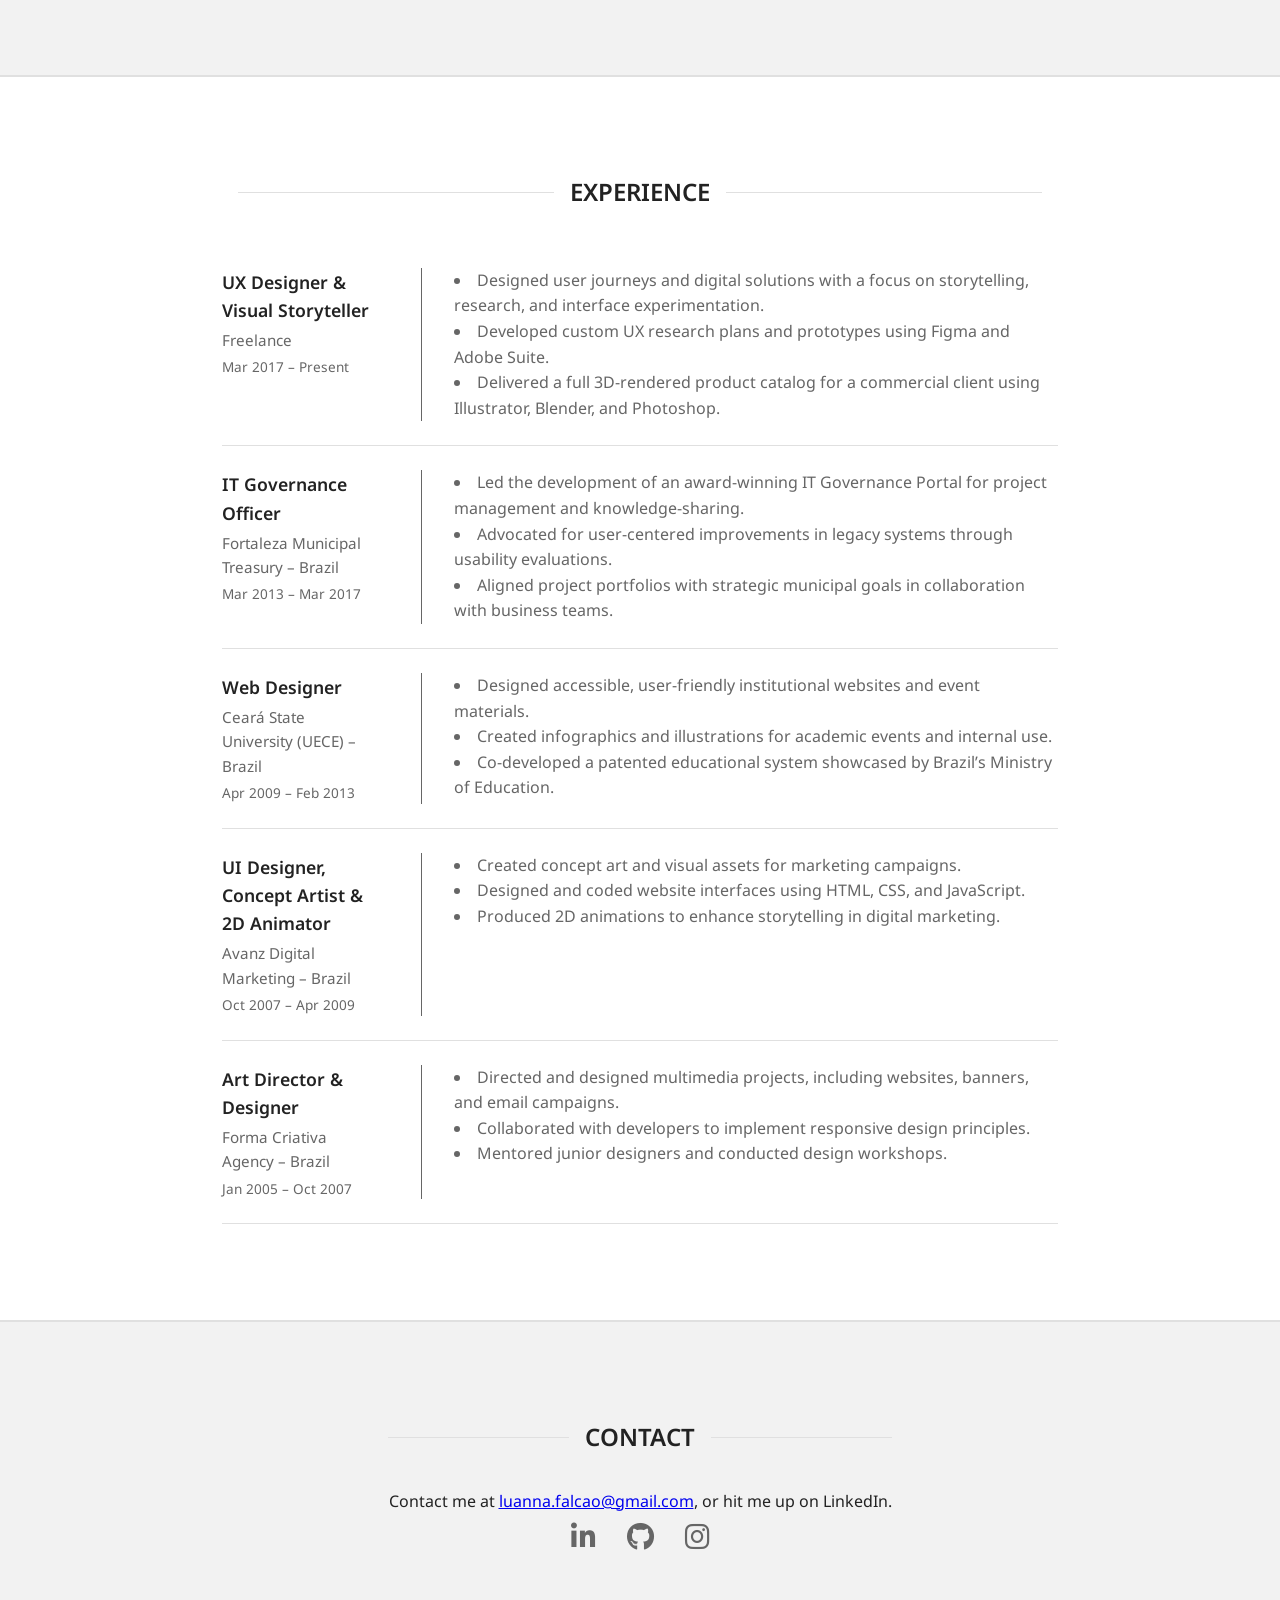
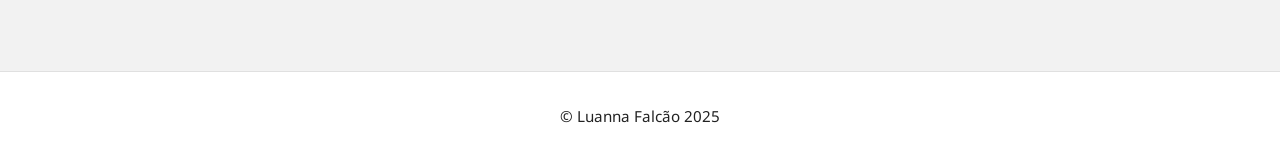
==== commit 35c037a5: "remove test from index" ====
--- a/index.html
+++ b/index.html
@@ -460,7 +460,7 @@
 
     
     <footer class="site-footer">
-  <p class="copyright">© Luanna Falcão 2025 teste</p>
+  <p class="copyright">© Luanna Falcão 2025</p>
 </footer>
 
   </body>
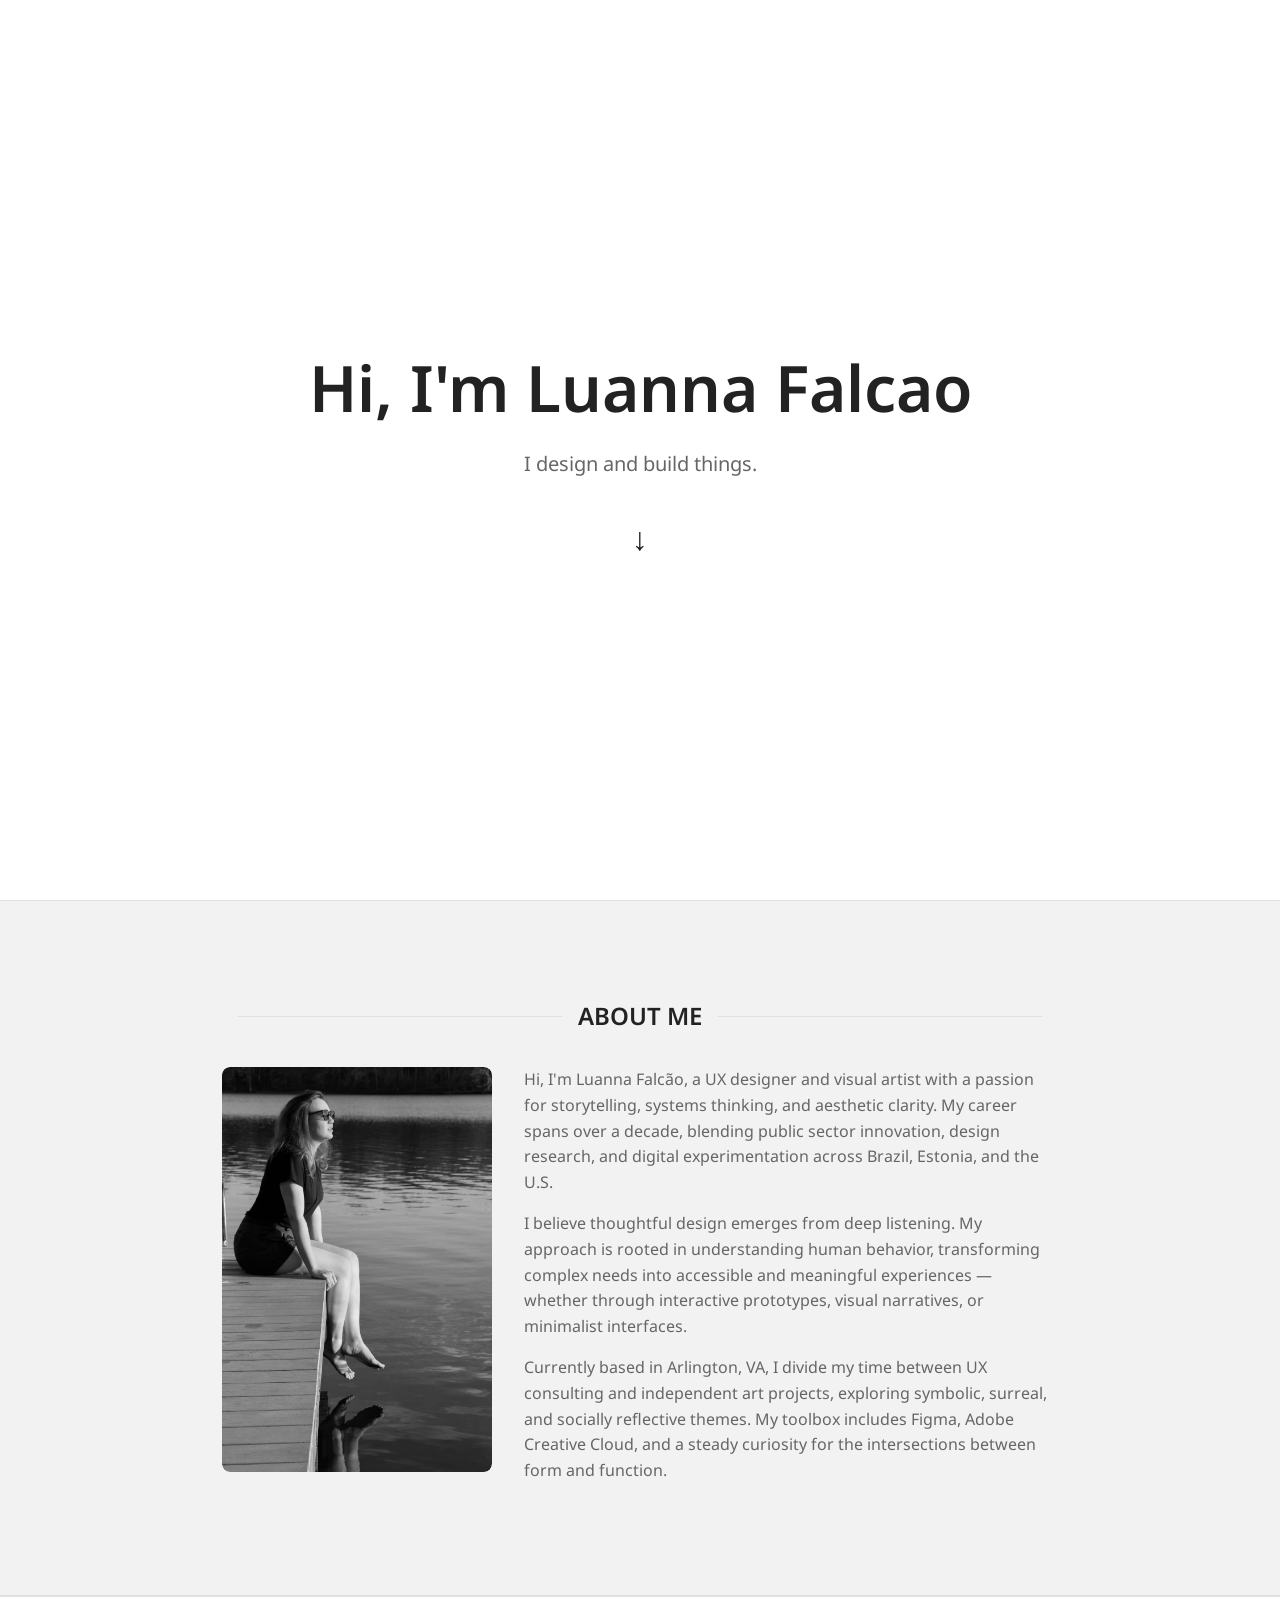
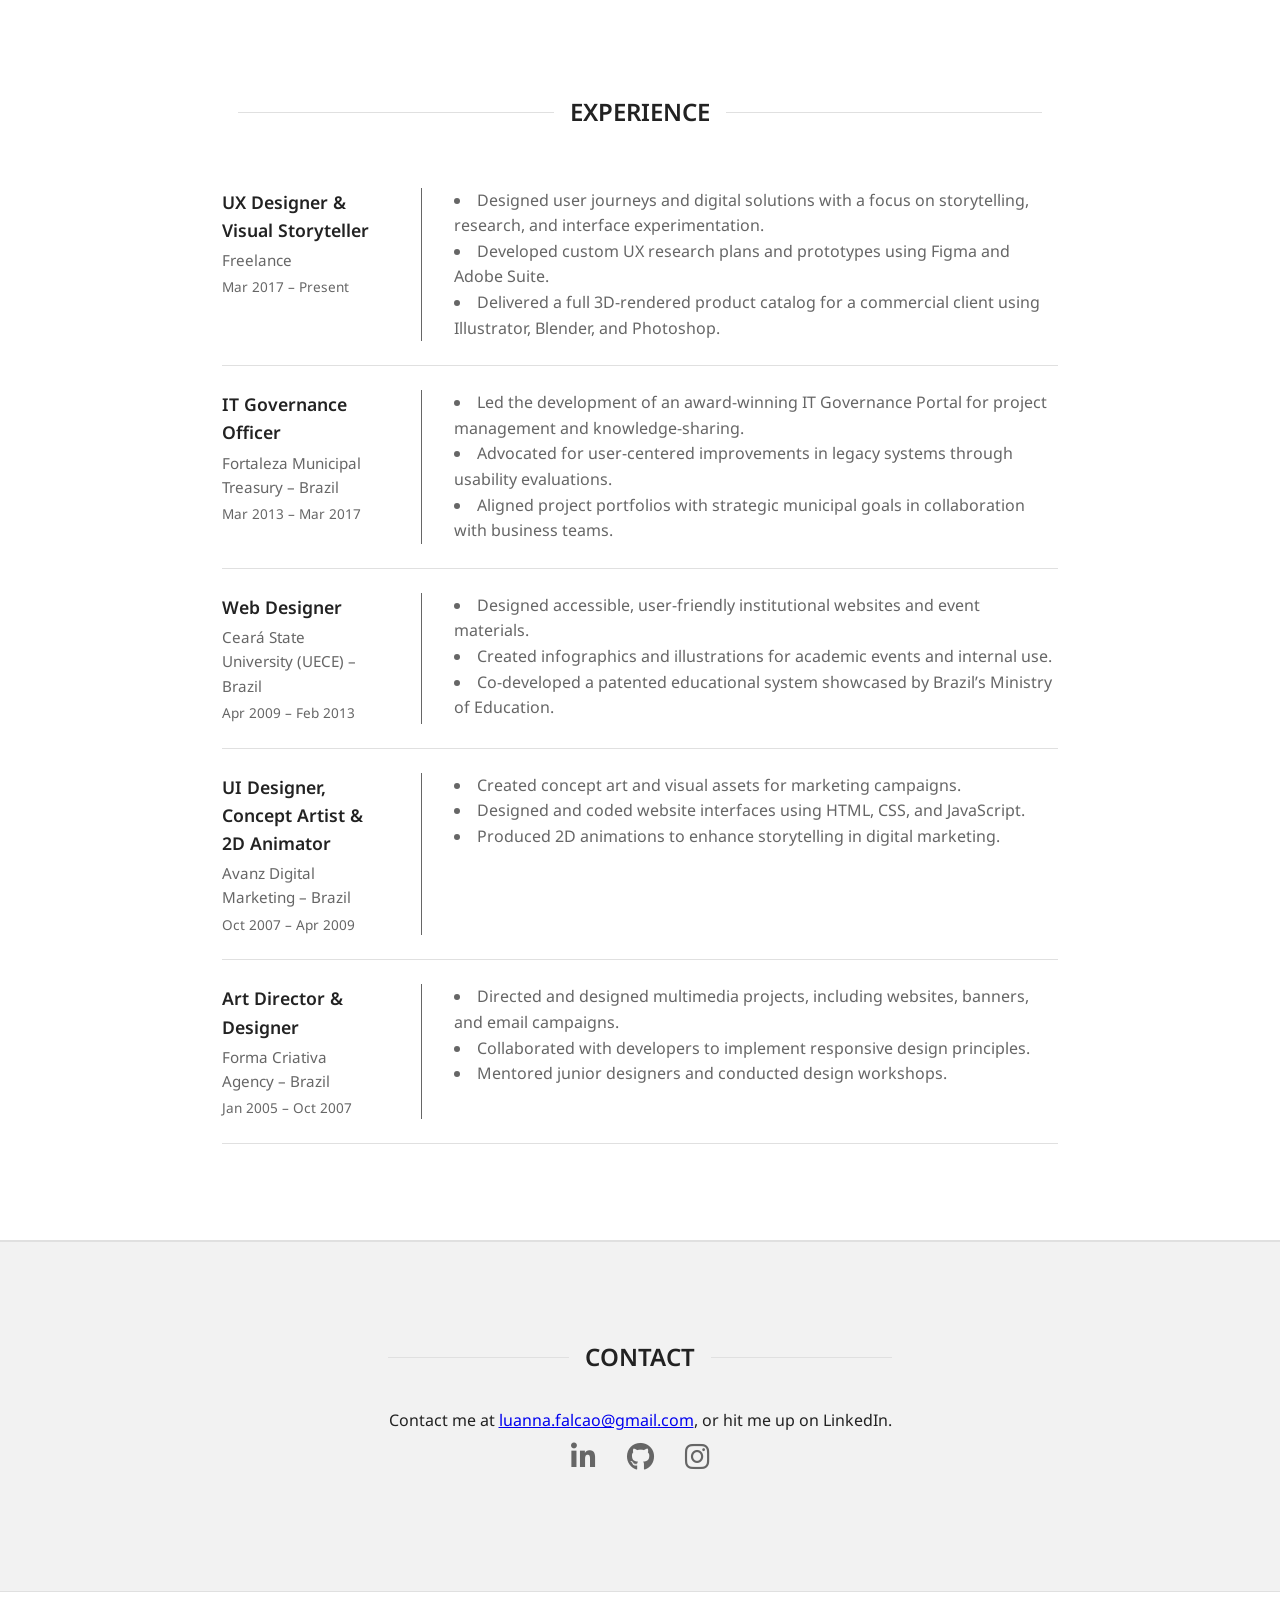
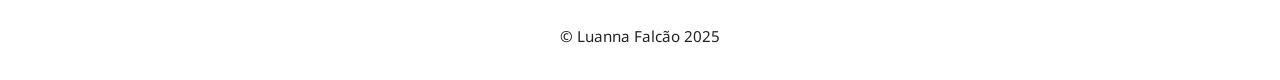
==== commit 7588702d: "retirou redundancia" ====
--- a/index.html
+++ b/index.html
@@ -230,238 +230,4 @@
 </footer>
 
   </body>
-</html>
-
-<!DOCTYPE html>
-<html lang="en">
-  <head>
-    <meta charset="UTF-8" />
-    <meta name="viewport" content="width=device-width, initial-scale=1.0" />
-    <title>My Resume</title>
-    <link rel="stylesheet" href="css/styles.css" />
-    <link rel="preconnect" href="https://fonts.googleapis.com" />
-    <link rel="preconnect" href="https://fonts.gstatic.com" crossorigin />
-    <link
-      href="https://fonts.googleapis.com/css2?family=Inter:ital,opsz,wght@0,14..32,100..900;1,14..32,100..900&family=Noto+Sans:ital,wght@0,100..900;1,100..900&display=swap"
-      rel="stylesheet"
-    />
-    <link
-  rel="stylesheet"
-  href="https://cdnjs.cloudflare.com/ajax/libs/font-awesome/6.5.0/css/all.min.css"
-/>
-
-  </head>
-  <body>
-    <section id="hero" class="hero">
-      <div class="container">
-        <h1 class="hero-title">Hi, I'm Luanna Falcao</h1>
-        <p class="hero-sub">I design and build things.</p>
-        <a
-          href="#about"
-          class="scroll-down"
-          aria-label="Scroll to About section"
-          >↓</a
-        >
-      </div>
-    </section>
-    <section id="about" class="section-stripe about about-stripe">
-      <div class="container">
-        <h2 class="section-header">About Me</h2>
-
-        <div class="about-content">
-            <div class="about-image">
-    <img src="img/IMG_5508~2.jpg" alt="Portrait of Luanna Falcão">
-  </div>
-          <div class="about-text">
-            <p>Hi, I'm Luanna Falcão, a UX designer and visual artist with a passion for storytelling, systems thinking, and aesthetic clarity. My career spans over a decade, blending public sector innovation, design research, and digital experimentation across Brazil, Estonia, and the U.S.</p>
-
-        <p>I believe thoughtful design emerges from deep listening. My approach is rooted in understanding human behavior, transforming complex needs into accessible and meaningful experiences — whether through interactive prototypes, visual narratives, or minimalist interfaces.</p>
-
-        <p>Currently based in Arlington, VA, I divide my time between UX consulting and independent art projects, exploring symbolic, surreal, and socially reflective themes. My toolbox includes Figma, Adobe Creative Cloud, and a steady curiosity for the intersections between form and function.</p>
-      </div>
-          </div>
-        </div>
-      </div>
-    </section>
-    <section
-      id="experience"
-      class="section-stripe experience experience-stripe"
-    >
-      <div class="container">
-        <h2 class="section-header">Experience</h2>
-
-        <div class="experience-list">
-          <!-- Freelance UX Designer -->
-          <div class="experience-item">
-            <div class="experience-meta">
-              <h3 class="job-title">UX Designer & Visual Storyteller</h3>
-              <p class="company-name">
-                Freelance<br /><span class="job-dates">Mar 2017 – Present</span>
-              </p>
-            </div>
-            <div class="experience-description">
-              <ul>
-                <li>
-                  Designed user journeys and digital solutions with a focus on
-                  storytelling, research, and interface experimentation.
-                </li>
-                <li>
-                  Developed custom UX research plans and prototypes using Figma
-                  and Adobe Suite.
-                </li>
-                <li>
-                  Delivered a full 3D-rendered product catalog for a commercial
-                  client using Illustrator, Blender, and Photoshop.
-                </li>
-              </ul>
-            </div>
-          </div>
-
-          <!-- Fortaleza Municipal Treasury -->
-          <div class="experience-item">
-            <div class="experience-meta">
-              <h3 class="job-title">IT Governance Officer</h3>
-              <p class="company-name">
-                Fortaleza Municipal Treasury – Brazil<br /><span
-                  class="job-dates"
-                  >Mar 2013 – Mar 2017</span
-                >
-              </p>
-            </div>
-            <div class="experience-description">
-              <ul>
-                <li>
-                  Led the development of an award-winning IT Governance Portal
-                  for project management and knowledge-sharing.
-                </li>
-                <li>
-                  Advocated for user-centered improvements in legacy systems
-                  through usability evaluations.
-                </li>
-                <li>
-                  Aligned project portfolios with strategic municipal goals in
-                  collaboration with business teams.
-                </li>
-              </ul>
-            </div>
-          </div>
-
-          <!-- Ceará State University -->
-          <div class="experience-item">
-            <div class="experience-meta">
-              <h3 class="job-title">Web Designer</h3>
-              <p class="company-name">
-                Ceará State University (UECE) – Brazil<br /><span
-                  class="job-dates"
-                  >Apr 2009 – Feb 2013</span
-                >
-              </p>
-            </div>
-            <div class="experience-description">
-              <ul>
-                <li>
-                  Designed accessible, user-friendly institutional websites and
-                  event materials.
-                </li>
-                <li>
-                  Created infographics and illustrations for academic events and
-                  internal use.
-                </li>
-                <li>
-                  Co-developed a patented educational system showcased by
-                  Brazil’s Ministry of Education.
-                </li>
-              </ul>
-            </div>
-          </div>
-
-          <!-- Avanz Digital Marketing -->
-          <div class="experience-item">
-            <div class="experience-meta">
-              <h3 class="job-title">
-                UI Designer, Concept Artist & 2D Animator
-              </h3>
-              <p class="company-name">
-                Avanz Digital Marketing – Brazil<br /><span class="job-dates"
-                  >Oct 2007 – Apr 2009</span
-                >
-              </p>
-            </div>
-            <div class="experience-description">
-              <ul>
-                <li>
-                  Created concept art and visual assets for marketing campaigns.
-                </li>
-                <li>
-                  Designed and coded website interfaces using HTML, CSS, and
-                  JavaScript.
-                </li>
-                <li>
-                  Produced 2D animations to enhance storytelling in digital
-                  marketing.
-                </li>
-              </ul>
-            </div>
-          </div>
-
-          <!-- Forma Criativa Agency -->
-          <div class="experience-item">
-            <div class="experience-meta">
-              <h3 class="job-title">Art Director & Designer</h3>
-              <p class="company-name">
-                Forma Criativa Agency – Brazil<br /><span class="job-dates"
-                  >Jan 2005 – Oct 2007</span
-                >
-              </p>
-            </div>
-            <div class="experience-description">
-              <ul>
-                <li>
-                  Directed and designed multimedia projects, including websites,
-                  banners, and email campaigns.
-                </li>
-                <li>
-                  Collaborated with developers to implement responsive design
-                  principles.
-                </li>
-                <li>
-                  Mentored junior designers and conducted design workshops.
-                </li>
-              </ul>
-            </div>
-          </div>
-        </div>
-      </div>
-    </section>
-    <section id="contact" class="section-stripe contact">
-      <div class="container">
-        <h2 class="section-header">Contact</h2>
-        <div class="contact-content">
-          <p>
-            Contact me at
-            <a href="mailto:luanna.falcao@gmail.com">luanna.falcao@gmail.com</a>,
-            or hit me up on LinkedIn.
-          </p>
-          <div class="social-icons">
-            <a href="https://www.linkedin.com/in/luannafalcao" class="icon-link" target="_blank" aria-label="LinkedIn">
-              <i class="fab fa-linkedin-in"></i>
-            </a>
-            <a href="https://github.com/luannafalcao" class="icon-link" target="_blank" aria-label="GitHub">
-              <i class="fab fa-github"></i>
-            </a>
-            <a href="https://www.instagram.com/luanna.falcao" class="icon-link" target="_blank" aria-label="Instagram">
-              <i class="fab fa-instagram"></i>
-            </a>
-          </div>
-        </div>
-      </div>
-    </section>
-
-
-    
-    <footer class="site-footer">
-  <p class="copyright">© Luanna Falcão 2025</p>
-</footer>
-
-  </body>
-</html>
+</html>
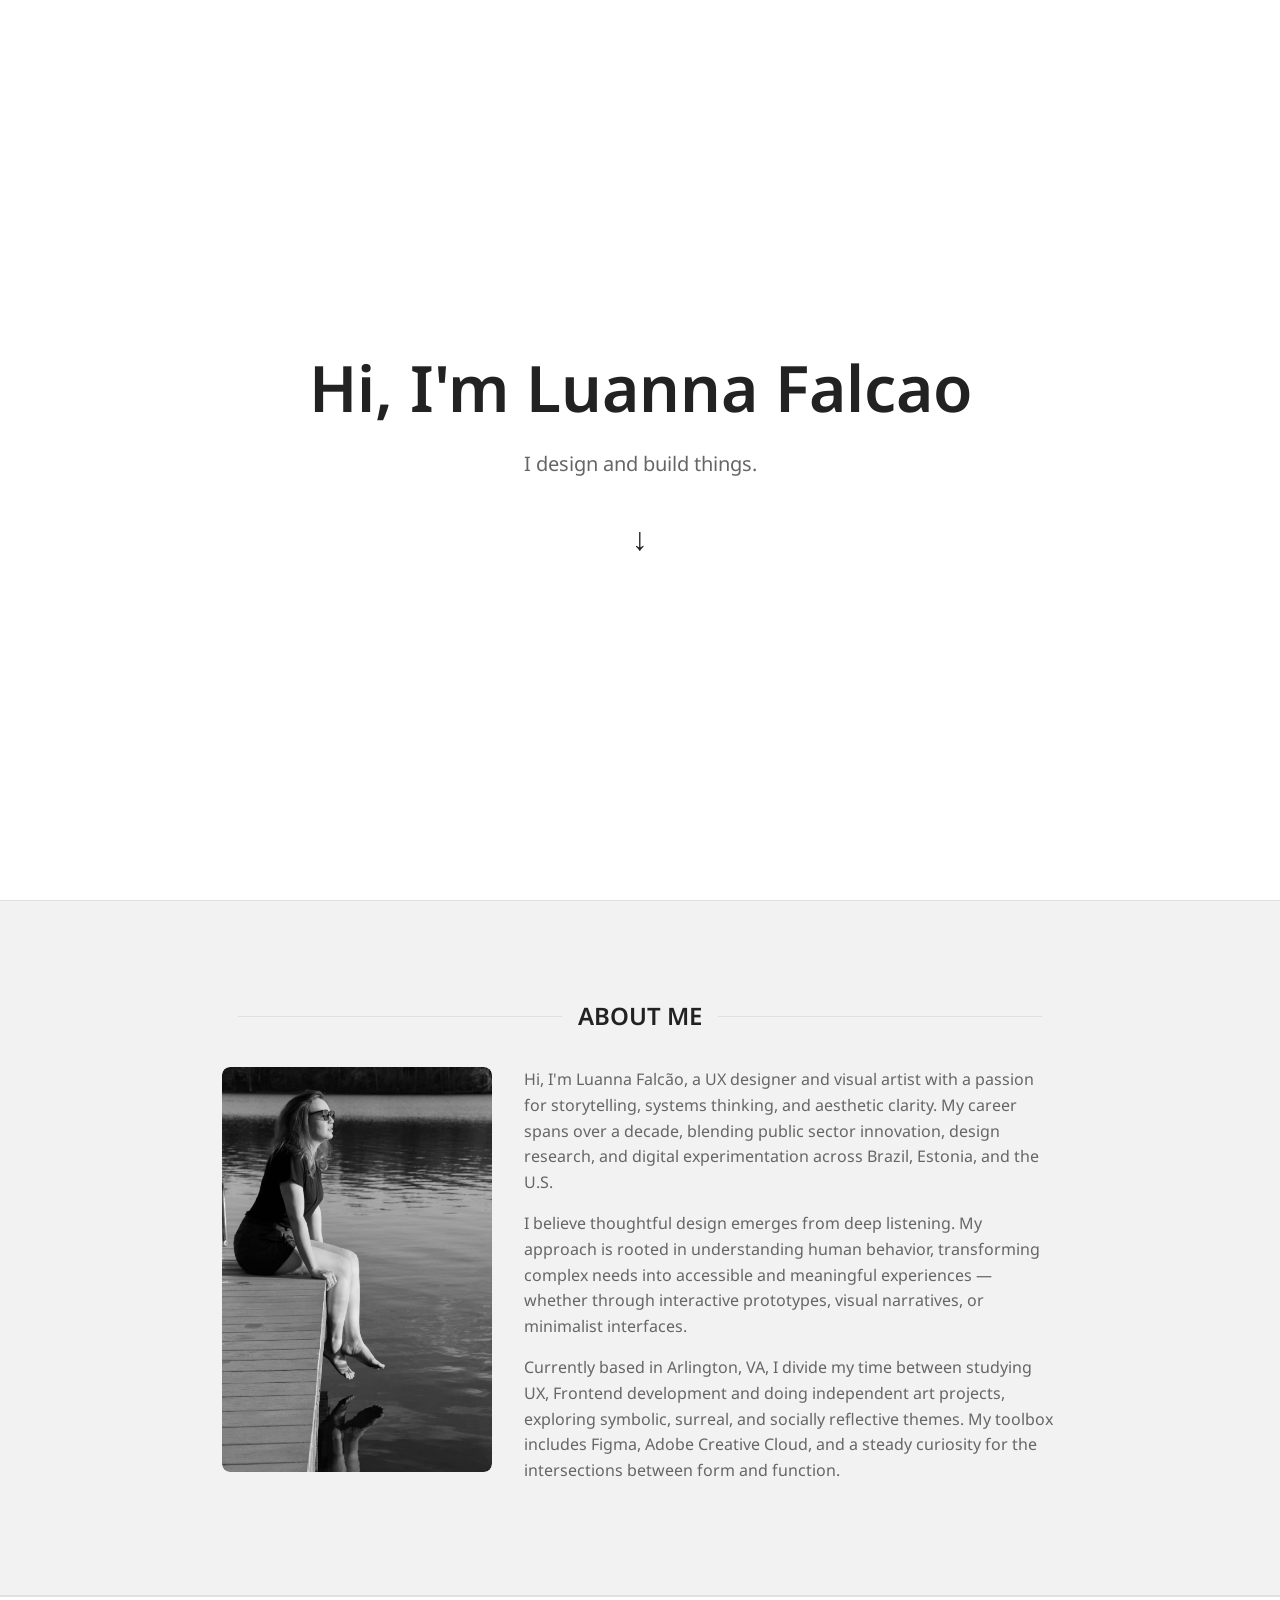
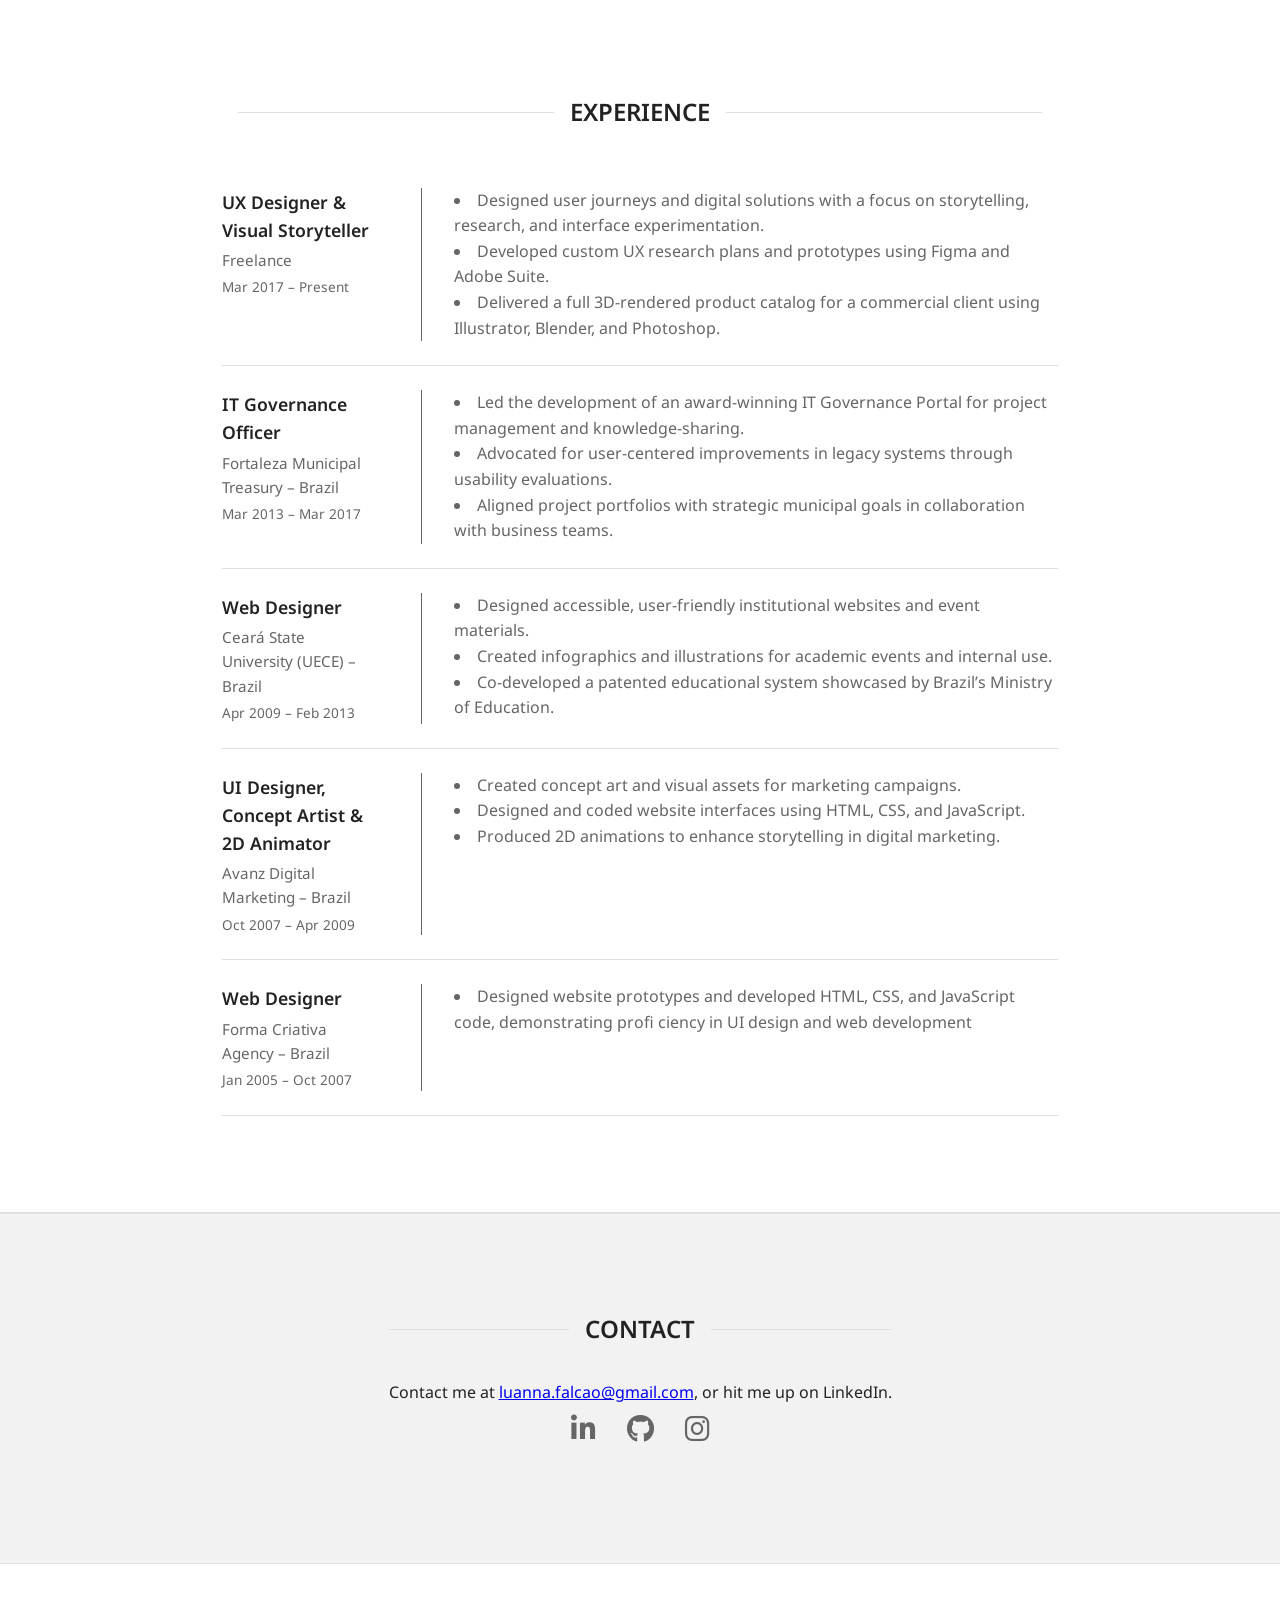
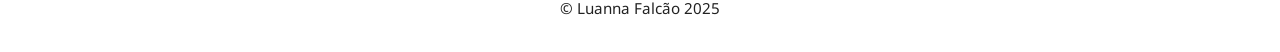
==== commit e8ff13e2: "update resume content and job title in index.html" ====
--- a/index.html
+++ b/index.html
@@ -43,7 +43,7 @@
 
         <p>I believe thoughtful design emerges from deep listening. My approach is rooted in understanding human behavior, transforming complex needs into accessible and meaningful experiences — whether through interactive prototypes, visual narratives, or minimalist interfaces.</p>
 
-        <p>Currently based in Arlington, VA, I divide my time between UX consulting and independent art projects, exploring symbolic, surreal, and socially reflective themes. My toolbox includes Figma, Adobe Creative Cloud, and a steady curiosity for the intersections between form and function.</p>
+        <p>Currently based in Arlington, VA, I divide my time between studying UX, Frontend development and doing independent art projects, exploring symbolic, surreal, and socially reflective themes. My toolbox includes Figma, Adobe Creative Cloud, and a steady curiosity for the intersections between form and function.</p>
       </div>
           </div>
         </div>
@@ -173,7 +173,7 @@
           <!-- Forma Criativa Agency -->
           <div class="experience-item">
             <div class="experience-meta">
-              <h3 class="job-title">Art Director & Designer</h3>
+              <h3 class="job-title">Web Designer</h3>
               <p class="company-name">
                 Forma Criativa Agency – Brazil<br /><span class="job-dates"
                   >Jan 2005 – Oct 2007</span
@@ -183,16 +183,9 @@
             <div class="experience-description">
               <ul>
                 <li>
-                  Directed and designed multimedia projects, including websites,
-                  banners, and email campaigns.
-                </li>
-                <li>
-                  Collaborated with developers to implement responsive design
-                  principles.
-                </li>
-                <li>
-                  Mentored junior designers and conducted design workshops.
-                </li>
+                  Designed website prototypes and developed HTML, CSS, and JavaScript code, demonstrating profi ciency in UI design and web development
+                </li>
+    
               </ul>
             </div>
           </div>
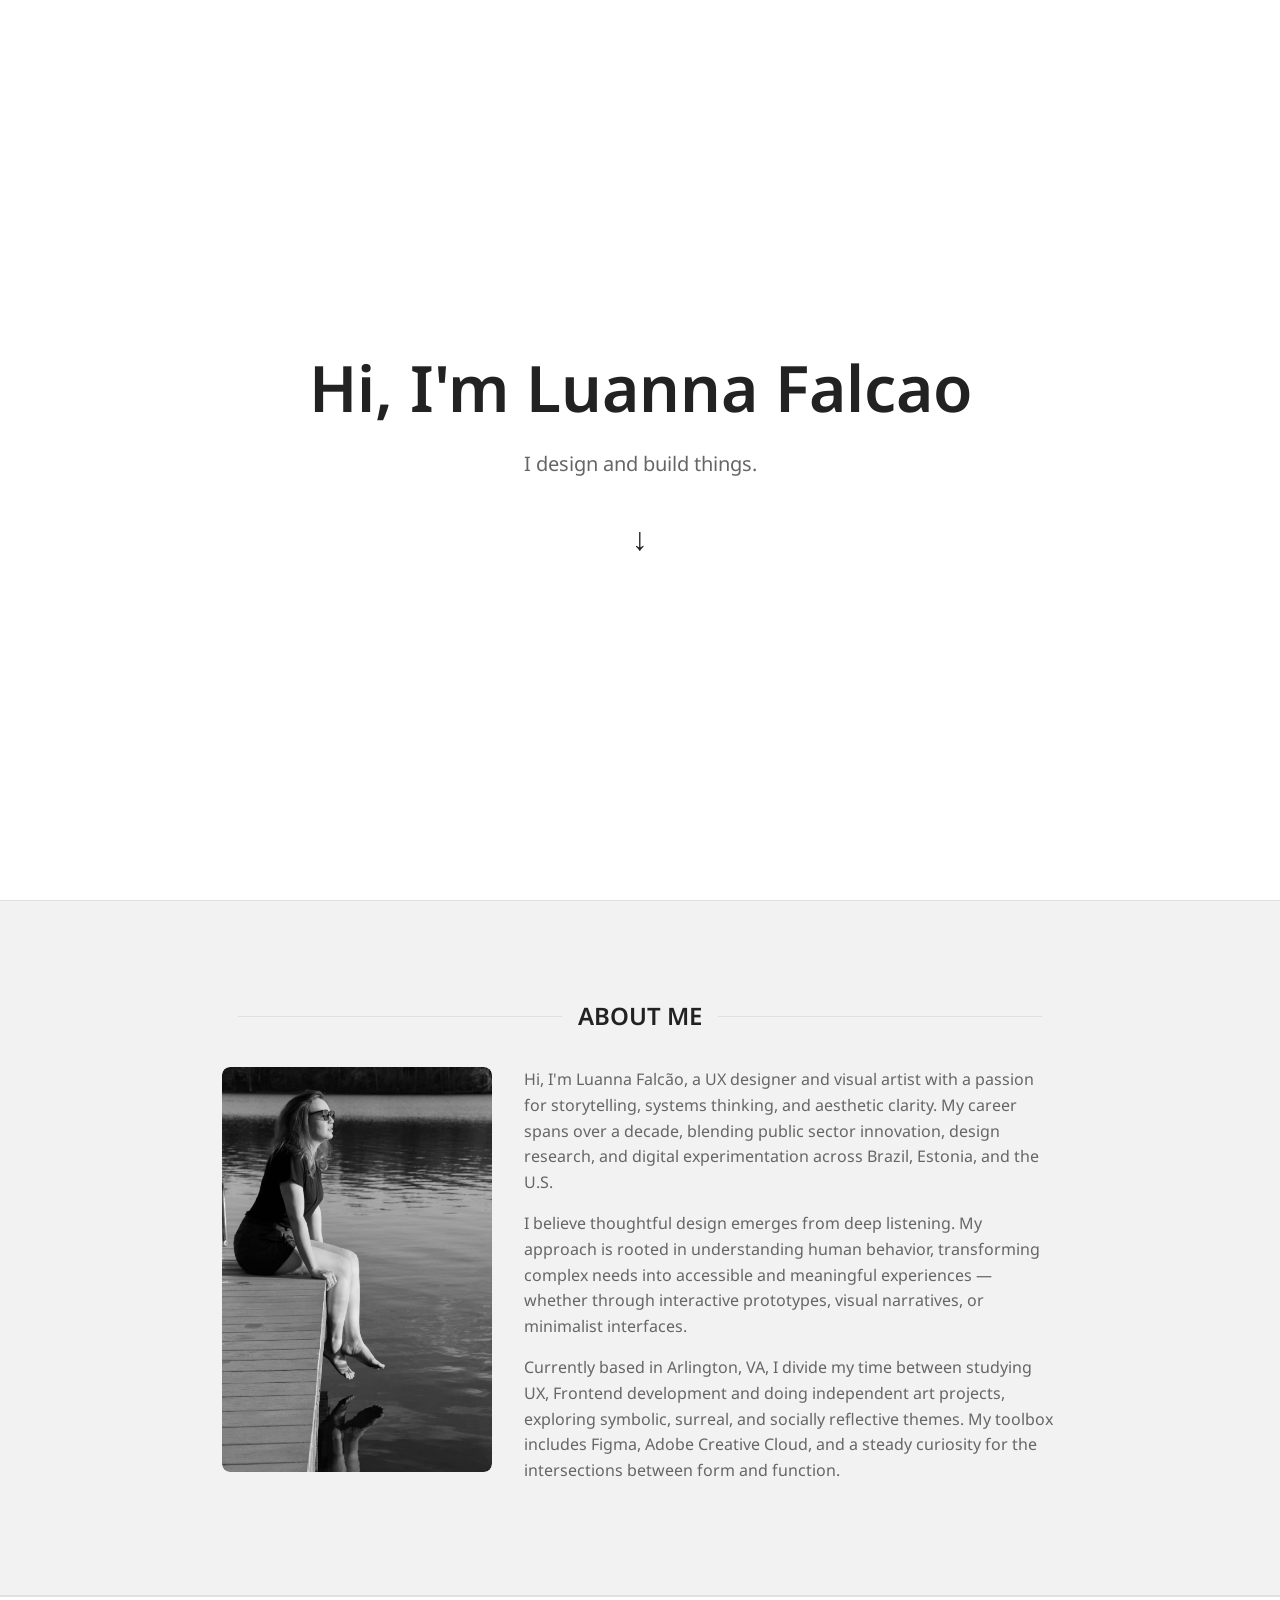
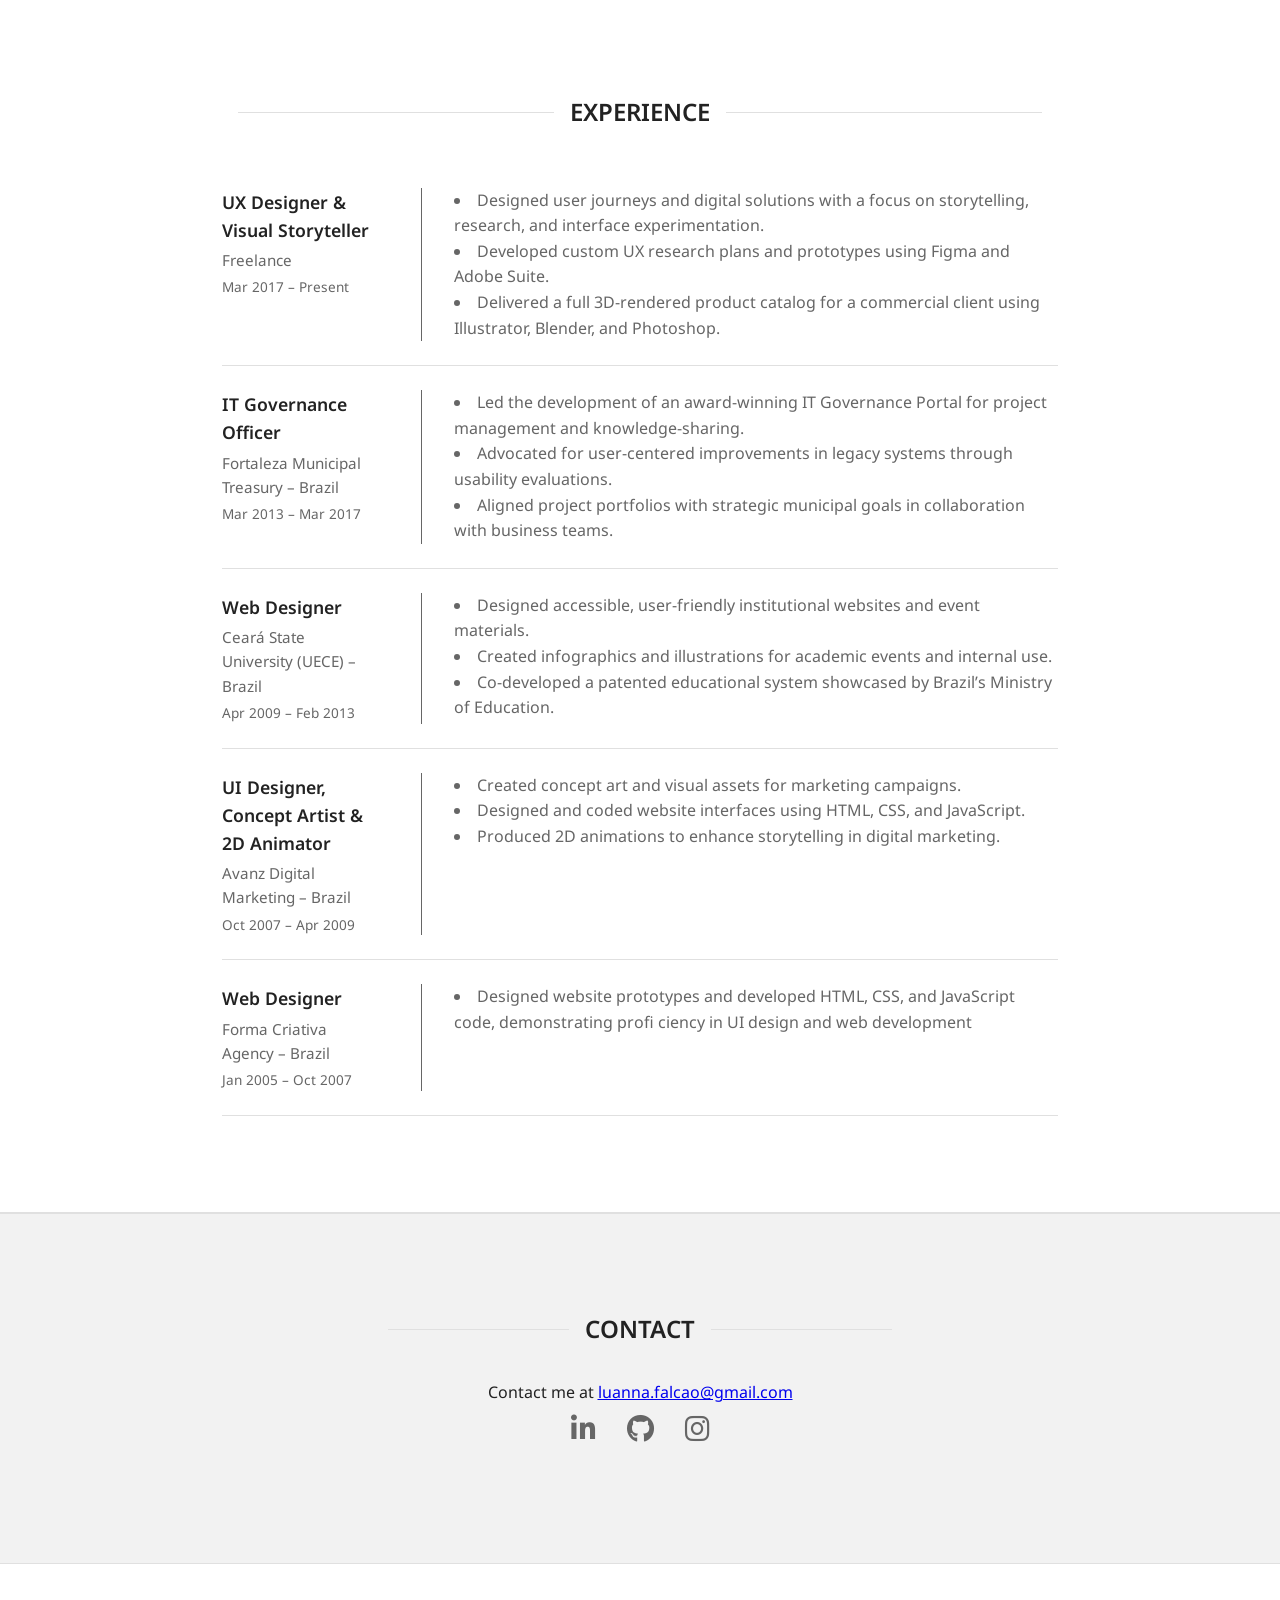
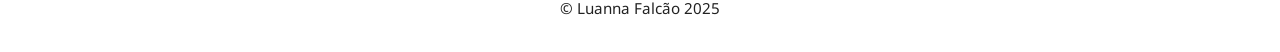
==== commit 6bdd59ad: "remove redundancy in contact section of index.html" ====
--- a/index.html
+++ b/index.html
@@ -198,8 +198,7 @@
         <div class="contact-content">
           <p>
             Contact me at
-            <a href="mailto:luanna.falcao@gmail.com">luanna.falcao@gmail.com</a>,
-            or hit me up on LinkedIn.
+            <a href="mailto:luanna.falcao@gmail.com">luanna.falcao@gmail.com</a>
           </p>
           <div class="social-icons">
             <a href="https://www.linkedin.com/in/luannafalcao" class="icon-link" target="_blank" aria-label="LinkedIn">
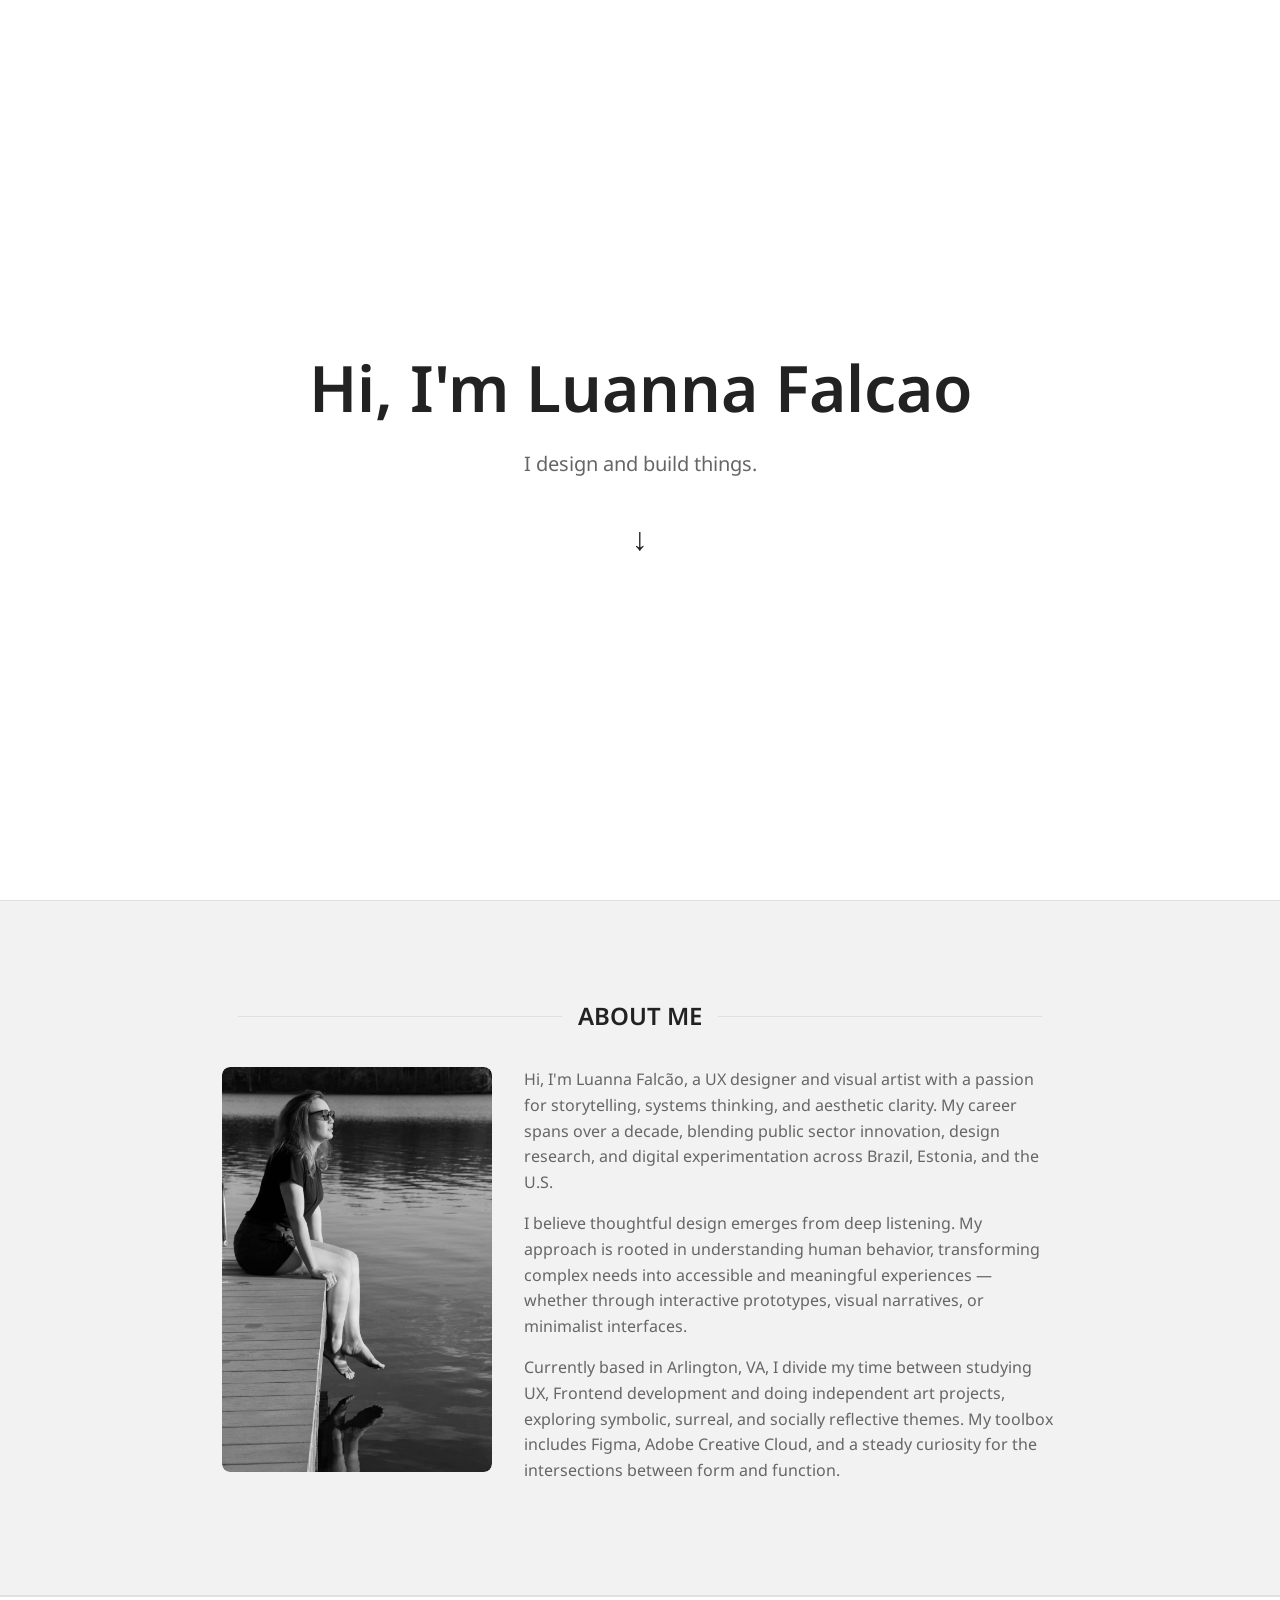
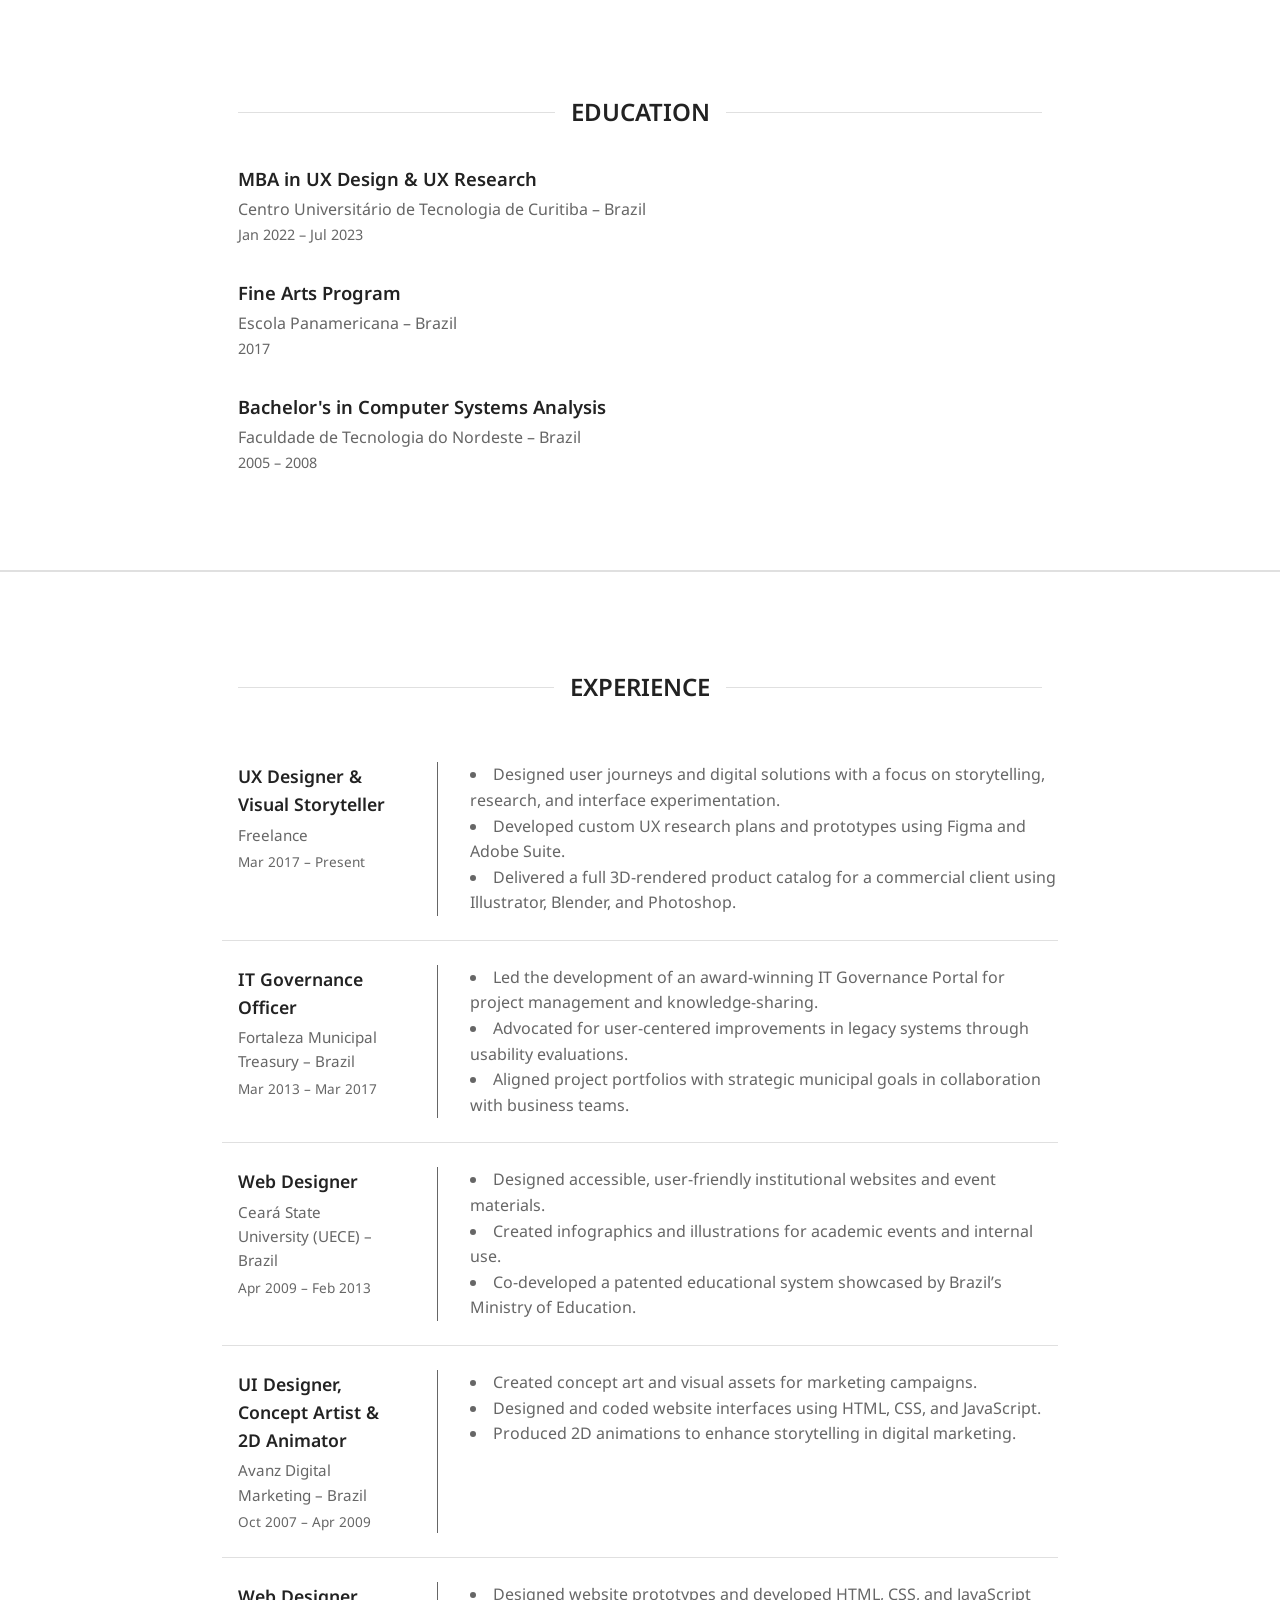
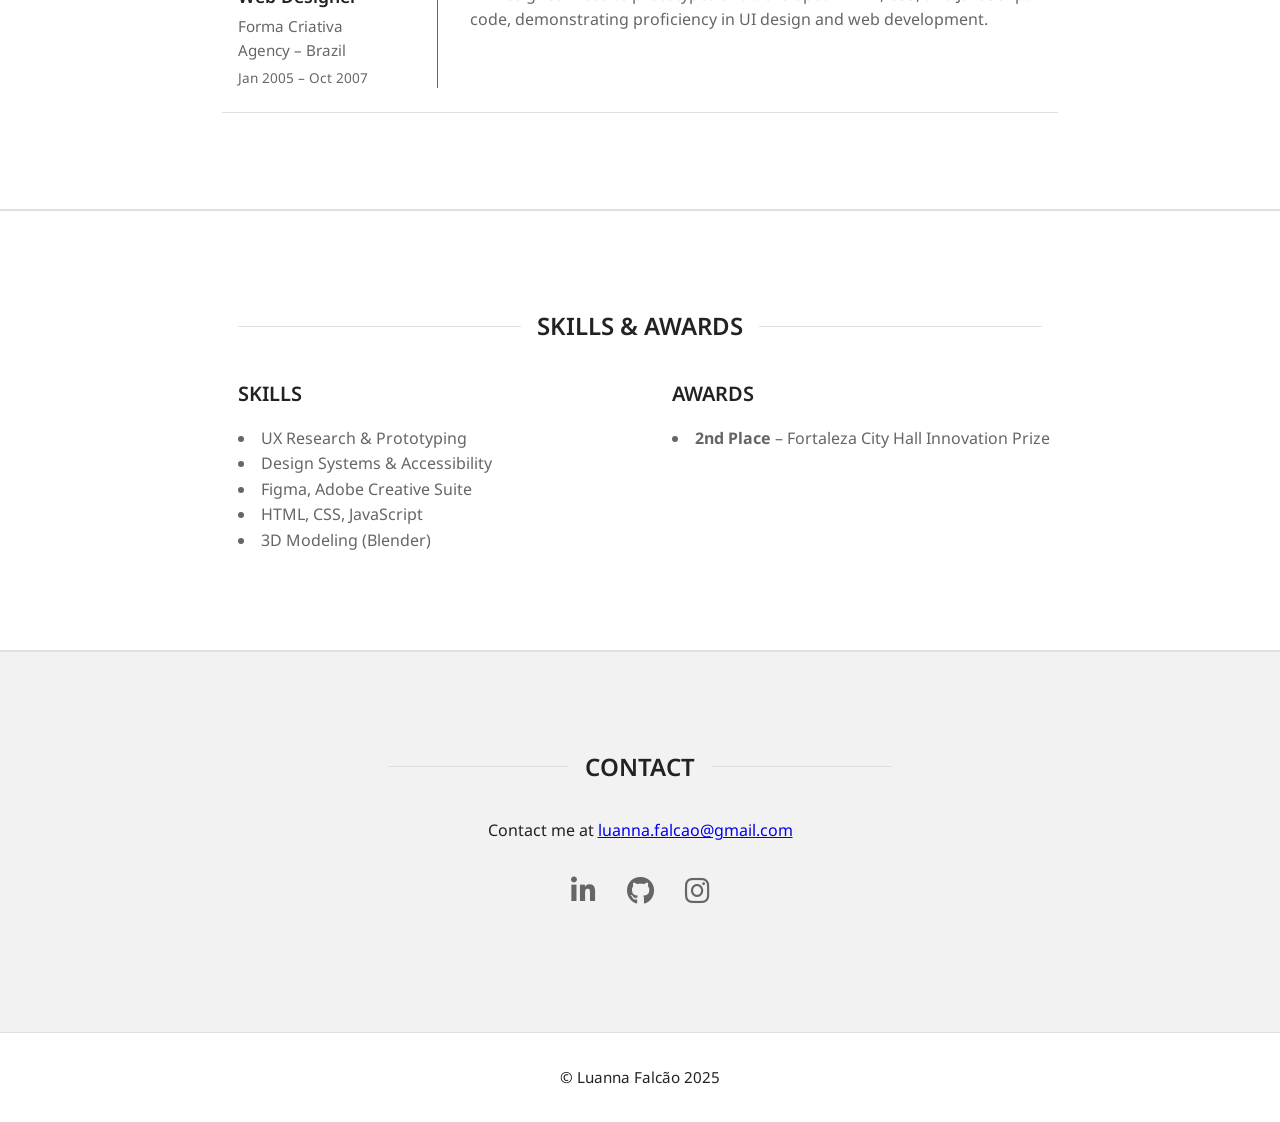
==== commit 4a797c88: "add education and skills sections to index.html" ====
--- a/index.html
+++ b/index.html
@@ -49,6 +49,34 @@
         </div>
       </div>
     </section>
+
+<section id="education" class="section-stripe education">
+  <div class="container">
+    <h2 class="section-header">Education</h2>
+
+    <div class="education-list">
+      <div class="education-item">
+        <h3 class="degree">MBA in UX Design & UX Research</h3>
+        <p class="institution">Centro Universitário de Tecnologia de Curitiba – Brazil</p>
+        <p class="dates">Jan 2022 – Jul 2023</p>
+      </div>
+
+      <div class="education-item">
+        <h3 class="degree">Fine Arts Program</h3>
+        <p class="institution">Escola Panamericana – Brazil</p>
+        <p class="dates">2017</p>
+      </div>
+
+      <div class="education-item">
+        <h3 class="degree">Bachelor's in Computer Systems Analysis</h3>
+        <p class="institution">Faculdade de Tecnologia do Nordeste – Brazil</p>
+        <p class="dates">2005 – 2008</p>
+      </div>
+    </div>
+  </div>
+</section>
+
+
     <section
       id="experience"
       class="section-stripe experience experience-stripe"
@@ -175,23 +203,44 @@
             <div class="experience-meta">
               <h3 class="job-title">Web Designer</h3>
               <p class="company-name">
-                Forma Criativa Agency – Brazil<br /><span class="job-dates"
-                  >Jan 2005 – Oct 2007</span
-                >
-              </p>
-            </div>
-            <div class="experience-description">
-              <ul>
-                <li>
-                  Designed website prototypes and developed HTML, CSS, and JavaScript code, demonstrating profi ciency in UI design and web development
-                </li>
-    
-              </ul>
-            </div>
-          </div>
-        </div>
-      </div>
-    </section>
+                Forma Criativa Agency – Brazil<br /><span class="job-dates">Jan 2005 – Oct 2007</span>
+              </p>
+            </div>
+            <div class="experience-description">
+              <ul>
+                <li>
+                  Designed website prototypes and developed HTML, CSS, and JavaScript code, demonstrating proficiency in UI design and web development.
+                </li>
+              </ul>
+            </div>
+          </div>
+        </div>
+      </div>
+    </section>
+    <section id="skills-awards" class="section-stripe skills-awards">
+      <div class="container">
+        <h2 class="section-header">Skills & Awards</h2>
+        <div class="skills-awards-content">
+          <div class="skills-block">
+            <h3 class="block-title">Skills</h3>
+            <ul class="skills-list">
+              <li>UX Research & Prototyping</li>
+              <li>Design Systems & Accessibility</li>
+              <li>Figma, Adobe Creative Suite</li>
+              <li>HTML, CSS, JavaScript</li>
+              <li>3D Modeling (Blender)</li>
+            </ul>
+          </div>
+          <div class="awards-block">
+            <h3 class="block-title">Awards</h3>
+            <ul class="awards-list">
+              <li><strong>2nd Place</strong> – Fortaleza City Hall Innovation Prize</li>
+            </ul>
+          </div>
+        </div>
+      </div>
+    </section>
+
     <section id="contact" class="section-stripe contact">
       <div class="container">
         <h2 class="section-header">Contact</h2>
--- a/css/styles.css
+++ b/css/styles.css
@@ -52,10 +52,6 @@
   background: var(--off-white);
 }
 
-.experience-stripe {
-  background: var(--white);
-}
-
 body {
   font-family: "Noto Sans", sans-serif;
   font-optical-sizing: auto;
@@ -65,6 +61,7 @@
   line-height: 1.6;
 }
 
+/* Hero section */
 .hero {
   min-height: 100vh; /* full-screen */
   display: flex;
@@ -161,6 +158,47 @@
   display: block;
 }
 
+/* Education section */
+.education .container {
+  max-width: 900px;
+  margin: 0 auto;
+  padding: 2rem;
+}
+
+.education-list {
+  display: flex;
+  flex-direction: column;
+  gap: 2rem;
+}
+
+.education-item {
+  border-left: 4px solid var(--accent-color);
+  padding-left: 1rem;
+}
+
+.degree {
+  font-size: 1.15rem;
+  font-weight: 600;
+  margin: 0 0 0.25rem;
+  color: var(--text-main);
+}
+
+.institution {
+  font-size: 1rem;
+  color: var(--text-sub);
+  margin: 0;
+}
+
+.dates {
+  font-size: 0.9rem;
+  color: var(--text-sub);
+}
+.education-description {
+  margin-top: 0.5rem;
+  color: var(--text-sub);
+  line-height: 1.6;
+} 
+
 /* Experience section */
 .experience .container {
   max-width: 900px;
@@ -168,11 +206,15 @@
   padding: 2rem;
 }
 
+.experience-stripe {
+  background: var(--white);
+}
+
 .experience-item {
   display: grid;
   grid-template-columns: 200px 1fr; /* Left meta, right content */
   gap: 2rem;
-  padding: 1.5rem 0;
+  padding: 1.5rem 0 1.5rem 1rem;
   border-bottom: 1px solid var(--divider);
 }
 
@@ -222,6 +264,44 @@
     margin-bottom: 1rem;
   }
 }
+
+/* Skills section */
+.skills-awards-content {
+  display: flex;
+  flex-wrap: wrap;
+  gap: 2rem;
+  justify-content: space-between;
+}
+
+.skills-awards .container {
+  max-width: 900px;
+  margin: 0 auto;
+  padding: 2rem;
+}
+
+.skills-block,
+.awards-block {
+  flex: 1 1 300px;
+  padding-left: 1rem;
+}
+
+.block-title {
+  font-size: 1.25rem;
+  margin-bottom: 1rem;
+  color: var(--text-main);
+  text-transform: uppercase;
+  font-weight: 600;
+}
+
+.skills-list,
+.awards-list {
+  list-style: disc inside;
+  color: var(--text-sub);
+  line-height: 1.6;
+  padding-left: 0;
+  margin: 0;
+}
+
 
 /* Contact section */
 .contact {
@@ -297,21 +377,20 @@
   text-align: center;
   padding: 2rem 0;
   background-color: var(--white);
-  color: var(--text-main); /* or any golden tone you want */
+  color: var(--text-main);
 }
 
 .icon-link {
   text-decoration: none;
-  color: inherit; /* keeps icon color clean */
-}
-
-/* Optional: add hover effect for icons */
+  color: inherit;
+}
+
 .icon-link:hover {
-  color: var(--accent-color); /* your preferred color on hover */
+  color: var(--text-main); /* Use main text color for hover, or set a specific accent if defined */
 }
 
 .social-icons {
-  margin-bottom: 1rem;
+  margin: 1.5rem 0;
 }
 
 .social-icons a {
@@ -322,7 +401,7 @@
 }
 
 .social-icons a:hover {
-  color: var(--accent-color);
+  color: var(--text-main); /* Use main text color for hover, or set a specific accent if defined */
 }
 
 footer p {
@@ -335,5 +414,6 @@
 }
 
 footer a:hover {
-  color: var(--accent-color);
-}
+  color: var(--text-main);
+}
+
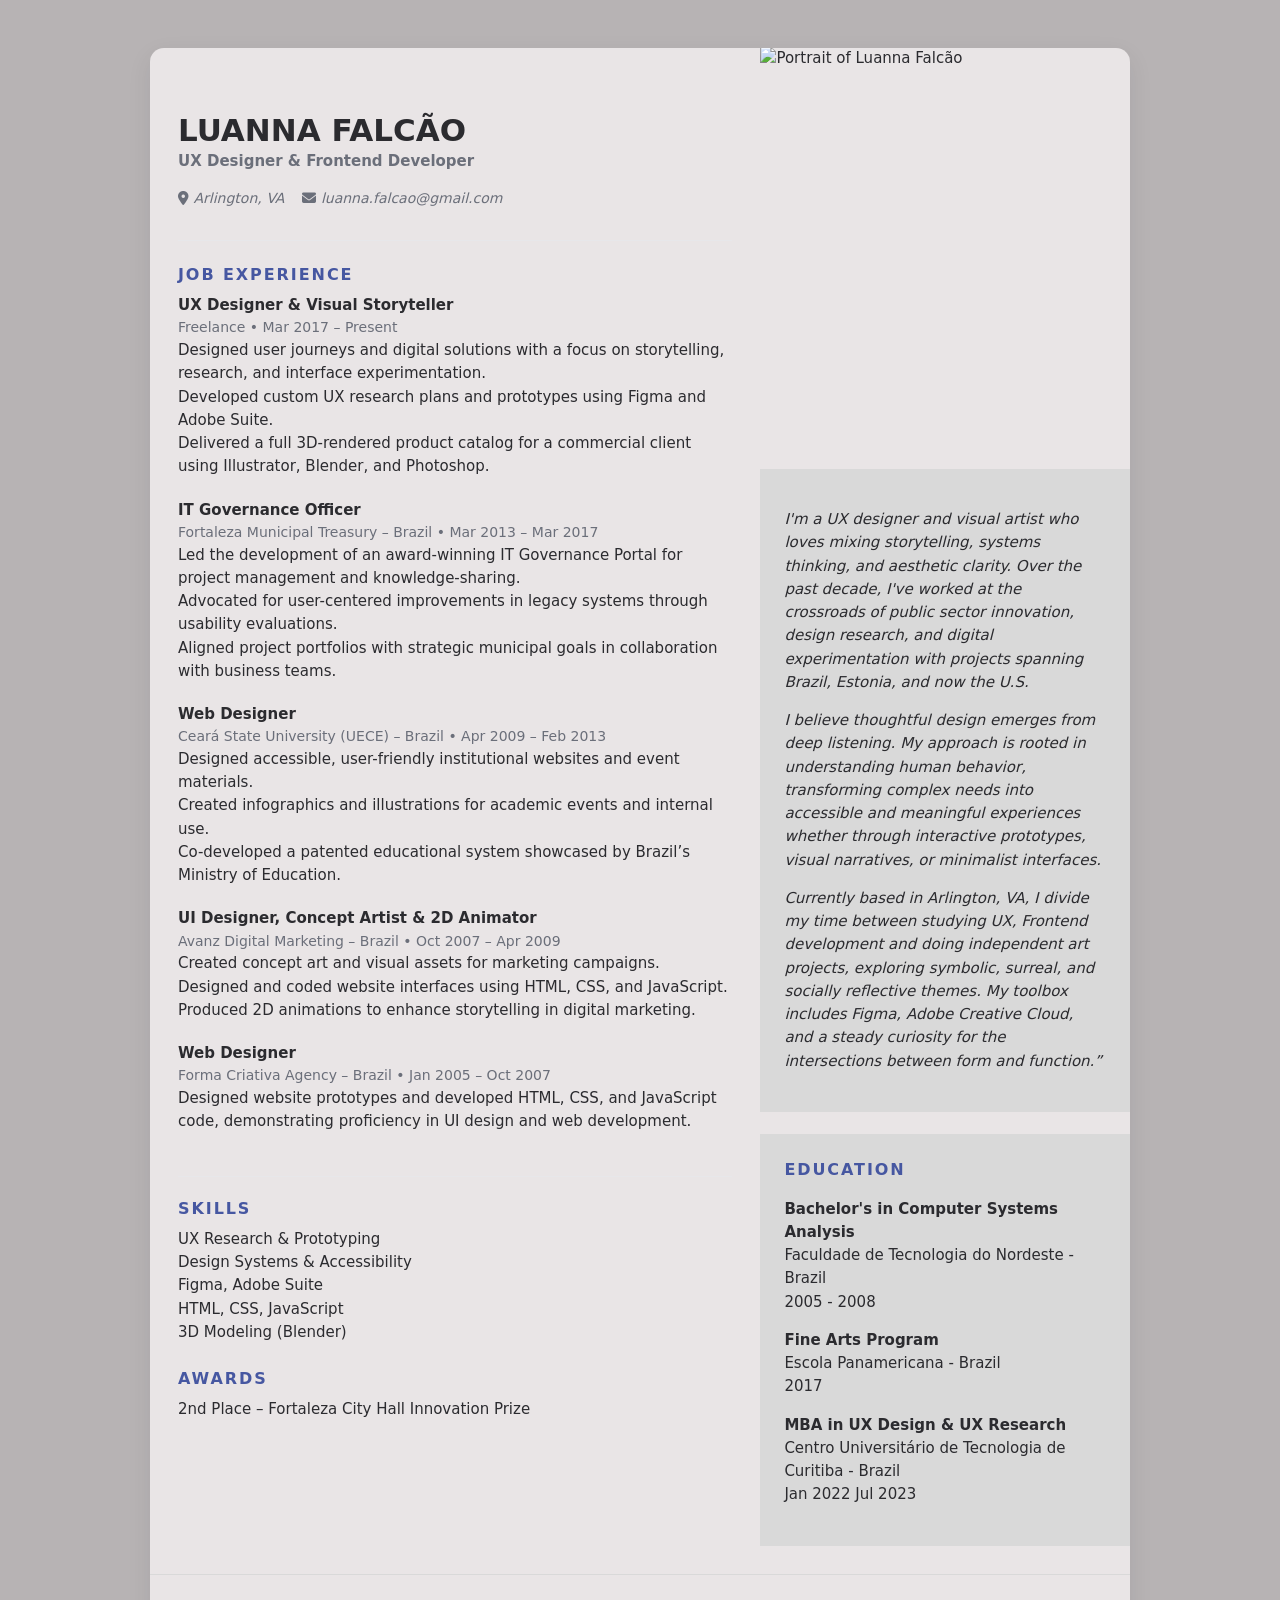
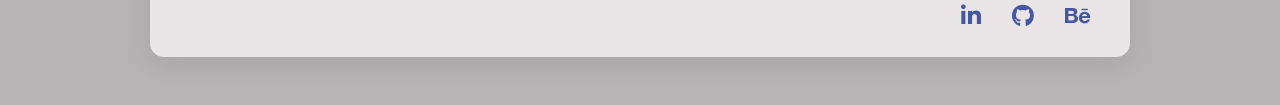
==== commit a1efc9c7: "First Commit" ====
--- a/index.html
+++ b/index.html
@@ -1,274 +1,469 @@
-<!DOCTYPE html>
-<html lang="en">
-  <head>
-    <meta charset="UTF-8" />
-    <meta name="viewport" content="width=device-width, initial-scale=1.0" />
-    <title>My Resume</title>
-    <link rel="stylesheet" href="css/styles.css" />
-    <link rel="preconnect" href="https://fonts.googleapis.com" />
-    <link rel="preconnect" href="https://fonts.gstatic.com" crossorigin />
-    <link
-      href="https://fonts.googleapis.com/css2?family=Inter:ital,opsz,wght@0,14..32,100..900;1,14..32,100..900&family=Noto+Sans:ital,wght@0,100..900;1,100..900&display=swap"
-      rel="stylesheet"
-    />
-    <link
-  rel="stylesheet"
-  href="https://cdnjs.cloudflare.com/ajax/libs/font-awesome/6.5.0/css/all.min.css"
-/>
-
-  </head>
-  <body>
-    <section id="hero" class="hero">
-      <div class="container">
-        <h1 class="hero-title">Hi, I'm Luanna Falcao</h1>
-        <p class="hero-sub">I design and build things.</p>
-        <a
-          href="#about"
-          class="scroll-down"
-          aria-label="Scroll to About section"
-          >↓</a
-        >
-      </div>
-    </section>
-    <section id="about" class="section-stripe about about-stripe">
-      <div class="container">
-        <h2 class="section-header">About Me</h2>
-
-        <div class="about-content">
-            <div class="about-image">
-    <img src="img/IMG_5508~2.jpg" alt="Portrait of Luanna Falcão">
-  </div>
-          <div class="about-text">
-            <p>Hi, I'm Luanna Falcão, a UX designer and visual artist with a passion for storytelling, systems thinking, and aesthetic clarity. My career spans over a decade, blending public sector innovation, design research, and digital experimentation across Brazil, Estonia, and the U.S.</p>
-
-        <p>I believe thoughtful design emerges from deep listening. My approach is rooted in understanding human behavior, transforming complex needs into accessible and meaningful experiences — whether through interactive prototypes, visual narratives, or minimalist interfaces.</p>
-
-        <p>Currently based in Arlington, VA, I divide my time between studying UX, Frontend development and doing independent art projects, exploring symbolic, surreal, and socially reflective themes. My toolbox includes Figma, Adobe Creative Cloud, and a steady curiosity for the intersections between form and function.</p>
-      </div>
-          </div>
-        </div>
-      </div>
-    </section>
-
-<section id="education" class="section-stripe education">
-  <div class="container">
-    <h2 class="section-header">Education</h2>
-
-    <div class="education-list">
-      <div class="education-item">
-        <h3 class="degree">MBA in UX Design & UX Research</h3>
-        <p class="institution">Centro Universitário de Tecnologia de Curitiba – Brazil</p>
-        <p class="dates">Jan 2022 – Jul 2023</p>
-      </div>
-
-      <div class="education-item">
-        <h3 class="degree">Fine Arts Program</h3>
-        <p class="institution">Escola Panamericana – Brazil</p>
-        <p class="dates">2017</p>
-      </div>
-
-      <div class="education-item">
-        <h3 class="degree">Bachelor's in Computer Systems Analysis</h3>
-        <p class="institution">Faculdade de Tecnologia do Nordeste – Brazil</p>
-        <p class="dates">2005 – 2008</p>
-      </div>
-    </div>
-  </div>
-</section>
-
-
-    <section
-      id="experience"
-      class="section-stripe experience experience-stripe"
-    >
-      <div class="container">
-        <h2 class="section-header">Experience</h2>
-
-        <div class="experience-list">
-          <!-- Freelance UX Designer -->
-          <div class="experience-item">
-            <div class="experience-meta">
-              <h3 class="job-title">UX Designer & Visual Storyteller</h3>
-              <p class="company-name">
-                Freelance<br /><span class="job-dates">Mar 2017 – Present</span>
-              </p>
-            </div>
-            <div class="experience-description">
-              <ul>
-                <li>
-                  Designed user journeys and digital solutions with a focus on
-                  storytelling, research, and interface experimentation.
-                </li>
-                <li>
-                  Developed custom UX research plans and prototypes using Figma
-                  and Adobe Suite.
-                </li>
-                <li>
-                  Delivered a full 3D-rendered product catalog for a commercial
-                  client using Illustrator, Blender, and Photoshop.
-                </li>
-              </ul>
-            </div>
-          </div>
-
-          <!-- Fortaleza Municipal Treasury -->
-          <div class="experience-item">
-            <div class="experience-meta">
-              <h3 class="job-title">IT Governance Officer</h3>
-              <p class="company-name">
-                Fortaleza Municipal Treasury – Brazil<br /><span
-                  class="job-dates"
-                  >Mar 2013 – Mar 2017</span
-                >
-              </p>
-            </div>
-            <div class="experience-description">
-              <ul>
-                <li>
-                  Led the development of an award-winning IT Governance Portal
-                  for project management and knowledge-sharing.
-                </li>
-                <li>
-                  Advocated for user-centered improvements in legacy systems
-                  through usability evaluations.
-                </li>
-                <li>
-                  Aligned project portfolios with strategic municipal goals in
-                  collaboration with business teams.
-                </li>
-              </ul>
-            </div>
-          </div>
-
-          <!-- Ceará State University -->
-          <div class="experience-item">
-            <div class="experience-meta">
-              <h3 class="job-title">Web Designer</h3>
-              <p class="company-name">
-                Ceará State University (UECE) – Brazil<br /><span
-                  class="job-dates"
-                  >Apr 2009 – Feb 2013</span
-                >
-              </p>
-            </div>
-            <div class="experience-description">
-              <ul>
-                <li>
-                  Designed accessible, user-friendly institutional websites and
-                  event materials.
-                </li>
-                <li>
-                  Created infographics and illustrations for academic events and
-                  internal use.
-                </li>
-                <li>
-                  Co-developed a patented educational system showcased by
-                  Brazil’s Ministry of Education.
-                </li>
-              </ul>
-            </div>
-          </div>
-
-          <!-- Avanz Digital Marketing -->
-          <div class="experience-item">
-            <div class="experience-meta">
-              <h3 class="job-title">
-                UI Designer, Concept Artist & 2D Animator
-              </h3>
-              <p class="company-name">
-                Avanz Digital Marketing – Brazil<br /><span class="job-dates"
-                  >Oct 2007 – Apr 2009</span
-                >
-              </p>
-            </div>
-            <div class="experience-description">
-              <ul>
-                <li>
-                  Created concept art and visual assets for marketing campaigns.
-                </li>
-                <li>
-                  Designed and coded website interfaces using HTML, CSS, and
-                  JavaScript.
-                </li>
-                <li>
-                  Produced 2D animations to enhance storytelling in digital
-                  marketing.
-                </li>
-              </ul>
-            </div>
-          </div>
-
-          <!-- Forma Criativa Agency -->
-          <div class="experience-item">
-            <div class="experience-meta">
-              <h3 class="job-title">Web Designer</h3>
-              <p class="company-name">
-                Forma Criativa Agency – Brazil<br /><span class="job-dates">Jan 2005 – Oct 2007</span>
-              </p>
-            </div>
-            <div class="experience-description">
-              <ul>
-                <li>
-                  Designed website prototypes and developed HTML, CSS, and JavaScript code, demonstrating proficiency in UI design and web development.
-                </li>
-              </ul>
-            </div>
-          </div>
-        </div>
-      </div>
-    </section>
-    <section id="skills-awards" class="section-stripe skills-awards">
-      <div class="container">
-        <h2 class="section-header">Skills & Awards</h2>
-        <div class="skills-awards-content">
-          <div class="skills-block">
-            <h3 class="block-title">Skills</h3>
-            <ul class="skills-list">
-              <li>UX Research & Prototyping</li>
-              <li>Design Systems & Accessibility</li>
-              <li>Figma, Adobe Creative Suite</li>
-              <li>HTML, CSS, JavaScript</li>
-              <li>3D Modeling (Blender)</li>
-            </ul>
-          </div>
-          <div class="awards-block">
-            <h3 class="block-title">Awards</h3>
-            <ul class="awards-list">
-              <li><strong>2nd Place</strong> – Fortaleza City Hall Innovation Prize</li>
-            </ul>
-          </div>
-        </div>
-      </div>
-    </section>
-
-    <section id="contact" class="section-stripe contact">
-      <div class="container">
-        <h2 class="section-header">Contact</h2>
-        <div class="contact-content">
-          <p>
-            Contact me at
-            <a href="mailto:luanna.falcao@gmail.com">luanna.falcao@gmail.com</a>
-          </p>
-          <div class="social-icons">
-            <a href="https://www.linkedin.com/in/luannafalcao" class="icon-link" target="_blank" aria-label="LinkedIn">
-              <i class="fab fa-linkedin-in"></i>
-            </a>
-            <a href="https://github.com/luannafalcao" class="icon-link" target="_blank" aria-label="GitHub">
-              <i class="fab fa-github"></i>
-            </a>
-            <a href="https://www.instagram.com/luanna.falcao" class="icon-link" target="_blank" aria-label="Instagram">
-              <i class="fab fa-instagram"></i>
-            </a>
-          </div>
-        </div>
-      </div>
-    </section>
-
-
-    
-    <footer class="site-footer">
-  <p class="copyright">© Luanna Falcão 2025</p>
-</footer>
-
-  </body>
+<!doctype html>
+<html lang="en">
+
+<head>
+    <meta charset="utf-8" />
+    <meta name="viewport" content="width=device-width,initial-scale=1" />
+    <meta name="description"
+        content="Luanna Falcão is a UX Designer & Visual Storyteller with international experience in public sector innovation, design research, and digital experimentation.">
+
+    <link rel="stylesheet" href="https://cdnjs.cloudflare.com/ajax/libs/font-awesome/6.5.0/css/all.min.css">
+    <title>Luanna Falcão — UX Designer & Visual Storyteller</title>
+    <style>
+        :root {
+            --bg: #b7b3b4;
+            --paper: #e9e5e6;
+            --bgbox: #d9d9d9;
+            --ink: #2b2b2f;
+            --muted: #6b6f7a;
+            --accent: #4657a1;
+            --line: #e7e7ea;
+            --radius: 14px;
+            --shadow: 0 8px 24px rgba(20, 23, 34, .08);
+            --maxw: 980px;
+        }
+
+        * {
+            box-sizing: border-box
+        }
+
+        body {
+            margin: 0;
+            background: var(--bg);
+            color: var(--ink);
+            font: 15px/1.55 system-ui, -apple-system, Segoe UI, Roboto, Helvetica, Arial
+        }
+
+        h1,
+        h2 {
+            margin: 0 0 .4em
+        }
+
+        h1 {
+            font-size: 31px;
+            margin-bottom: -19px;
+        }
+
+        h2 {
+            font-size: 16px;
+            text-transform: uppercase;
+            letter-spacing: .12em;
+            color: var(--accent)
+        }
+
+        ul {
+            list-style: none;
+            padding: 0;
+            margin: 0
+        }
+
+        a {
+            color: inherit;
+            text-decoration: none
+        }
+
+        .sheet {
+            max-width: var(--maxw);
+            margin: 48px auto;
+            background: var(--paper);
+            border-radius: var(--radius);
+            box-shadow: var(--shadow);
+            overflow: hidden;
+        }
+
+        /* Kept: masthead styles */
+        .resume-masthead {
+            padding: 30px 0;
+            border-bottom: 1px solid var(--line)
+        }
+
+        .resume-role {
+            color: var(--muted);
+            font-weight: 600
+        }
+
+        .contacts {
+            display: flex;
+            flex-wrap: wrap;
+            gap: 18px;
+            margin-top: 14px;
+            font-size: 14px;
+            color: var(--muted);
+            list-style: none;
+
+        }
+
+        .contacts svg {
+            width: 16px;
+            height: 16px;
+            fill: var(--accent)
+        }
+
+        /* MAIN is now the 60/40 grid area */
+        .resume {
+            display: grid;
+            gap: 28px;
+            grid-template-columns: 60% 40%;
+            /* <-- ajuste principal */
+            padding: 28px;
+        }
+
+        /* Grouped columns to keep components inside each side */
+        .col1,
+        .col2 {
+            display: flex;
+            flex-direction: column;
+            gap: 22px
+        }
+
+        .experience {
+            margin-bottom: 20px
+        }
+
+        .experience-role {
+            font-weight: 700
+        }
+
+        .experience-meta {
+            color: var(--muted);
+            font-size: 14px
+        }
+
+        .sidebar {
+            display: flex;
+            flex-direction: column;
+            gap: 22px
+        }
+
+        /* (no longer used directly, kept for compatibility) */
+        figure {
+            margin: 0;
+            /* remove as margens padrão */
+            padding: 0;
+            /* se quiser garantir sem padding */
+        }
+
+        .profile {
+            width: 100%;
+            height: 100%
+        }
+
+        .profile img {
+            width: 100%;
+            height: 410px;
+            object-fit: cover;
+            display: block;
+            position: relative;
+            top: -29px;
+            margin-bottom: -39px;
+        }
+
+        .quote {
+            padding: 24px;
+            font-style: italic;
+            background: var(--bgbox);
+        }
+
+
+        .education {
+            padding: 24px;
+            background: var(--bgbox);
+        }
+
+        /* A seção skills deixa de ocupar as duas colunas (antes tinha grid-column: 1/-1) */
+        .skills {
+            border-top: 1px solid var(--line);
+            padding-top: 20px
+        }
+
+        .skills-grid {
+            display: grid;
+            gap: 14px 22px;
+            grid-template-columns: repeat(2, minmax(220px, 1fr))
+        }
+
+        .meter {
+            display: grid;
+            grid-template-columns: 1fr 70px;
+            gap: 12px;
+            align-items: center
+        }
+
+        .meter-bar {
+            height: 8px;
+            background: #eef0f4;
+            border-radius: 99px;
+            position: relative;
+            overflow: hidden
+        }
+
+        .meter-fill {
+            position: absolute;
+            inset: 0 auto 0 0;
+            background: linear-gradient(90deg, var(--accent), #7a88cc)
+        }
+
+        /* New footer */
+        .resume-footer {
+            border-top: 1px solid var(--bgbox);
+            list-style: none;
+            padding: 0 28px;
+            color: var(--accent);
+            font-size: 14px;
+            display: flex;
+            flex-direction: row-reverse;
+            gap: 18px;
+        }
+
+        .icon-link {
+            text-decoration: none;
+            color: inherit;
+        }
+
+        .icon-link:hover {
+            color: var(--text-main);
+            /* Use main text color for hover, or set a specific accent if defined */
+        }
+
+        .social-icons {
+            margin: 1.5rem 0;
+        }
+
+        .social-icons a {
+            color: var(--text-sub);
+            font-size: 1.4rem;
+            margin: 0 0.75rem;
+            transition: color 0.3s;
+        }
+
+        .social-icons a:hover {
+            color: var(--text-main);
+            /* Use main text color for hover, or set a specific accent if defined */
+        }
+
+        @media(max-width:820px) {
+            .resume {
+                grid-template-columns: 1fr
+            }
+
+            .skills-grid {
+                grid-template-columns: 1fr
+            }
+
+            .profile img {
+                top: -9px;
+            }
+        }
+
+        @media print {
+            body {
+                background: #fff
+            }
+
+            .sheet {
+                box-shadow: none;
+                margin: 0;
+                border-radius: 0
+            }
+        }
+    </style>
+</head>
+
+<body>
+    <article class="sheet">
+
+        <!-- MAIN: two columns -->
+        <main class="resume">
+            <!-- COLUMN 1: masthead, experience, skills -->
+            <section class="col1">
+                <section class="resume-masthead">
+                    <h1>LUANNA FALCÃO</h1>
+                    <p class="resume-role">UX Designer &amp; Frontend Developer</p>
+                    <!-- contacts were moved to the footer to maintain the requested layout -->
+                    <address class="contacts">
+                        <li>
+                            <i class="fa-solid fa-location-dot"></i>
+                            Arlington, VA
+                        </li>
+                        <li>
+                            <i class="fa-solid fa-envelope"></i>
+                            <a href="mailto:luanna.falcao@gmail.com">luanna.falcao@gmail.com</a>
+                        </li>
+                    </address>
+
+                </section>
+
+                <section>
+                    <h2>Job Experience</h2>
+
+                    <div class="experience">
+                        <div class="experience-role">UX Designer & Visual Storyteller</div>
+                        <div class="experience-meta">Freelance • Mar 2017 – Present</div>
+                        <ul>
+                            <li>Designed user journeys and digital solutions with a focus on storytelling, research, and
+                                interface experimentation.</li>
+                            <li>Developed custom UX research plans and prototypes using Figma and Adobe Suite.</li>
+                            <li>Delivered a full 3D-rendered product catalog for a commercial client using Illustrator,
+                                Blender, and Photoshop.</li>
+                        </ul>
+                    </div>
+
+                    <article class="experience">
+                        <div class="experience-head">
+                            <div class="experience-role">IT Governance Officer</div>
+                            <div class="experience-meta"><span class="experience-org">Fortaleza Municipal Treasury –
+                                    Brazil</span> • Mar 2013 – Mar 2017</div>
+                        </div>
+                        <ul>
+                            <li>Led the development of an award-winning IT Governance Portal for project management and
+                                knowledge-sharing.</li>
+                            <li>Advocated for user-centered improvements in legacy systems through usability
+                                evaluations.</li>
+                            <li>Aligned project portfolios with strategic municipal goals in collaboration with business
+                                teams.</li>
+                        </ul>
+                    </article>
+
+                    <article class="experience">
+                        <div class="experience-head">
+                            <div class="experience-role">Web Designer</div>
+                            <div class="experience-meta"><span class="experience-org">Ceará State University (UECE) –
+                                    Brazil</span> • Apr 2009 – Feb 2013</div>
+                        </div>
+                        <ul>
+                            <li>Designed accessible, user-friendly institutional websites and event materials.</li>
+                            <li>Created infographics and illustrations for academic events and internal use.</li>
+                            <li>Co-developed a patented educational system showcased by Brazil’s Ministry of Education.
+                            </li>
+                        </ul>
+                    </article>
+
+                    <article class="experience">
+                        <div class="experience-head">
+                            <div class="experience-role">UI Designer, Concept Artist &amp; 2D Animator</div>
+                            <div class="experience-meta"><span class="experience-org">Avanz Digital Marketing –
+                                    Brazil</span> • Oct 2007 – Apr 2009</div>
+                        </div>
+                        <ul>
+                            <li>Created concept art and visual assets for marketing campaigns.</li>
+                            <li>Designed and coded website interfaces using HTML, CSS, and JavaScript.</li>
+                            <li>Produced 2D animations to enhance storytelling in digital marketing.</li>
+                        </ul>
+                    </article>
+
+                    <article class="experience">
+                        <div class="experience-head">
+                            <div class="experience-role">Web Designer</div>
+                            <div class="experience-meta"><span class="experience-org">Forma Criativa Agency –
+                                    Brazil</span> • Jan 2005 – Oct 2007</div>
+                        </div>
+                        <ul>
+                            <li>Designed website prototypes and developed HTML, CSS, and JavaScript code, demonstrating
+                                proficiency in UI design and web development.</li>
+                        </ul>
+                    </article>
+                </section>
+
+
+                <section class="skills">
+                    <h2>Skills</h2>
+                    <ul>
+                        <li>UX Research & Prototyping</li>
+                        <li>Design Systems & Accessibility</li>
+                        <li>Figma, Adobe Suite</li>
+                        <li>HTML, CSS, JavaScript</li>
+                        <li>3D Modeling (Blender)</li>
+                    </ul>
+                    <br />
+                    <h2>Awards</h2>
+                    <ul>
+                        <li>2nd Place – Fortaleza City Hall Innovation Prize</li>
+                    </ul>
+                </section>
+            </section>
+
+            <!-- COLUMN 2: image, brief summary, education -->
+            <aside class="col2">
+                <figure class="profile">
+                    <img src="lkin.jpg" alt="Portrait of Luanna Falcão">
+                </figure>
+
+                <!-- Brief Summary: reusing .quote style -->
+                <section class="quote" aria-label="Brief Summary">
+                    <p>I'm a UX designer and visual artist who loves mixing storytelling, systems thinking, and
+                        aesthetic clarity. Over the past decade, I've worked at the crossroads of public sector
+                        innovation, design research, and digital experimentation with projects spanning Brazil, Estonia,
+                        and now the U.S.</p>
+
+                    <p> I believe thoughtful design emerges from deep listening. My approach is rooted in understanding
+                        human behavior, transforming complex needs into accessible and meaningful experiences whether
+                        through interactive prototypes, visual narratives, or minimalist interfaces.</p>
+
+                    <p>Currently based in Arlington, VA, I divide my time between studying UX, Frontend development and
+                        doing independent art projects, exploring symbolic, surreal, and socially reflective themes. My
+                        toolbox includes Figma, Adobe Creative Cloud, and a steady curiosity for the intersections
+                        between form and function.”</p>
+                </section>
+
+                <section class="education">
+                    <h2>Education</h2>
+                    <p><strong>Bachelor's in Computer Systems Analysis</strong><br>
+                        <span class="muted">Faculdade de Tecnologia do Nordeste - Brazil</span><br><span
+                            class="muted">2005 - 2008</span>
+                    </p>
+
+                    <p><strong>Fine Arts Program</strong><br><span class="muted">Escola Panamericana -
+                            Brazil</span><br><span class="muted">2017</span></p>
+
+                    <p><strong>MBA in UX Design & UX Research</strong><br><span class="muted">Centro
+                            Universitário de Tecnologia de Curitiba - Brazil</span><br><span class="muted">Jan 2022 Jul
+                            2023</span></p>
+                </section>
+            </aside>
+        </main>
+
+        <!-- FOOTER após as colunas -->
+        <footer class="resume-footer">
+            <!-- <address class="contacts">
+                <li>
+                    <svg viewBox="0 0 24 24" aria-hidden="true" focusable="false">
+                        <title>GitHub</title>
+                        <path
+                            d="M12 .5A12 12 0 0 0 0 12.7c0 5.4 3.4 10 8.2 11.6.6.1.8-.3.8-.6v-2.1c-3.3.8-4-1.4-4-1.4-.6-1.4-1.5-1.7-1.5-1.7-1.2-.8.1-.8.1-.8 1.3.1 2 .9 2 .9 1.1 1.9 2.8 1.3 3.5 1 .1-.8.4-1.3.7-1.6-2.7-.3-5.6-1.4-5.6-6.2 0-1.4.5-2.5 1.2-3.4-.1-.3-.5-1.7.1-3.6 0 0 1-.3 3.5 1.3a12 12 0 0 1 6.3 0c2.5-1.6 3.5-1.3 3.5-1.3.6 1.9.2 3.2.1 3.6.8.9 1.2 2 1.2 3.4 0 4.8-2.9 5.9-5.6 6.2.4.3.8 1 .8 2.1v3.2c0 .3.2.7.8.6A12.2 12.2 0 0 0 24 12.7 12 12 0 0 0 12 .5Z" />
+                    </svg>
+                    <a href="https://github.com/luannafalcao">GitHub</a>
+                </li>
+                <li>
+                    <svg viewBox="0 0 24 24" aria-hidden="true" focusable="false">
+                        <title>Behance</title>
+                        <path
+                            d="M12 2a10 10 0 1 0 10 10A10.011 10.011 0 0 0 12 2Zm1 17.93V20h-2v-.07A8.006 8.006 0 0 1 4.07 13H4v-2h.07A8.006 8.006 0 0 1 11 4.07V4h2v.07A8.006 8.006 0 0 1 19.93 11H20v2h-.07A8.006 8.006 0 0 1 13 19.93ZM12 8a4 4 0 1 0 4 4 4.005 4.005 0 0 0-4-4Z" />
+                    </svg>
+                    <a href="https://www.behance.net/luannafalcao">Behance</a>
+                </li>
+                <li>
+                    <svg viewBox="0 0 24 24" aria-hidden="true" focusable="false">
+                        <title>LinkedIn</title>
+                        <path
+                            d="M19 0h-14c-2.8 0-5 2.2-5 5v14c0 2.8 2.2 5 5 5h14c2.8 0 5-2.2 5-5V5c0-2.8-2.2-5-5-5zm-9 20H7v-9h3v9zm-1.5-10.3c-1 0-1.7-.8-1.7-1.7s.7-1.7 1.7-1.7 1.7.8 1.7 1.7-.7 1.7-1.7 1.7zm11.5 10.3h-3v-4.7c0-1.1 0-2.5-1.5-2.5s-1.7 1.2-1.7 2.4v4.8h-3v-9h2.8v1.2h.1c.4-.8 1.5-1.7 3-1.7 3.2 0 3.7 2.1 3.7 4.8V20z" />
+                    </svg>
+                    <a href="https://www.linkedin.com/in/luannafalcao/">LinkedIn</a>
+                </li>
+            </address> -->
+            <div class="social-icons">
+                <a href="https://www.linkedin.com/in/luannafalcao" class="icon-link" target="_blank"
+                    aria-label="LinkedIn">
+                    <i class="fab fa-linkedin-in"></i>
+                </a>
+                <a href="https://github.com/luannafalcao" class="icon-link" target="_blank" aria-label="GitHub">
+                    <i class="fab fa-github"></i>
+                </a>
+                <a href="https://www.behance.net/luannafalcao" class="icon-link" target="_blank" aria-label="Behance">
+                    <i class="fab fa-behance"></i>
+                </a>
+            </div>
+        </footer>
+    </article>
+</body>
+
 </html>
